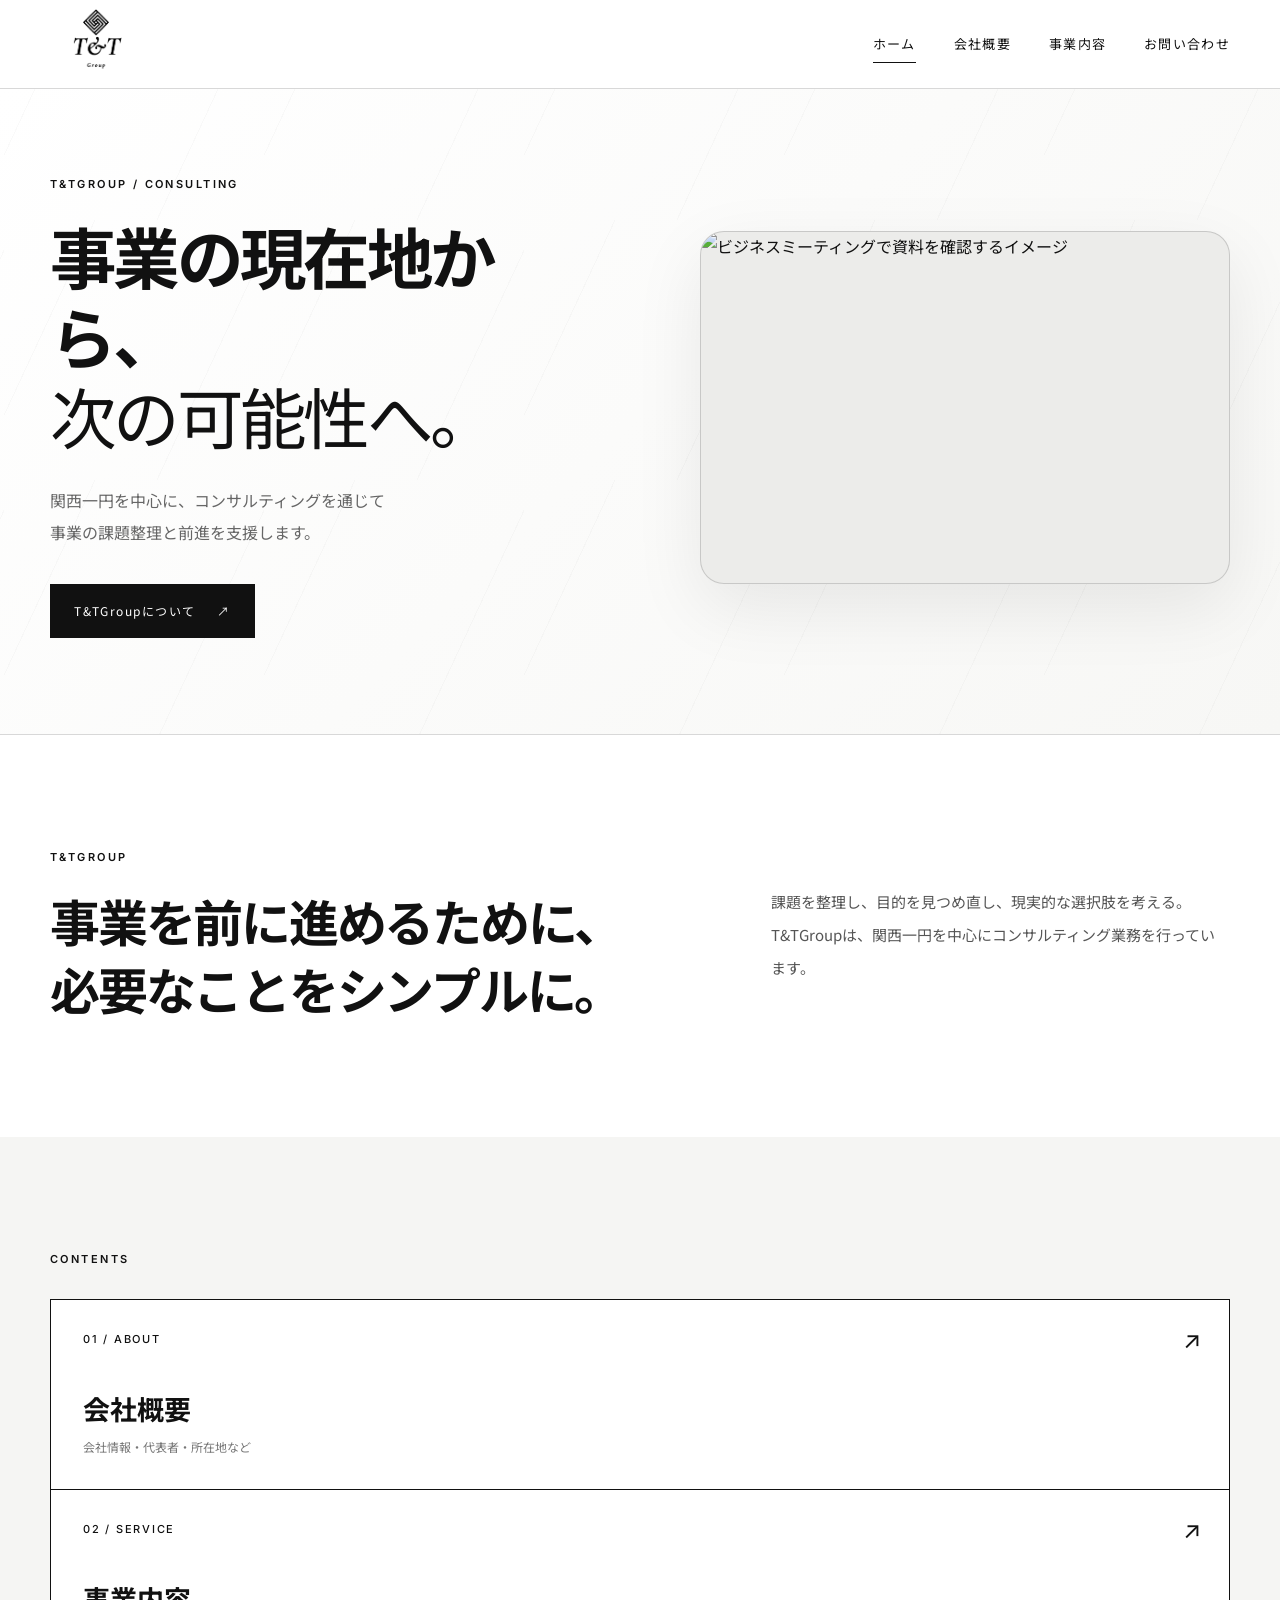
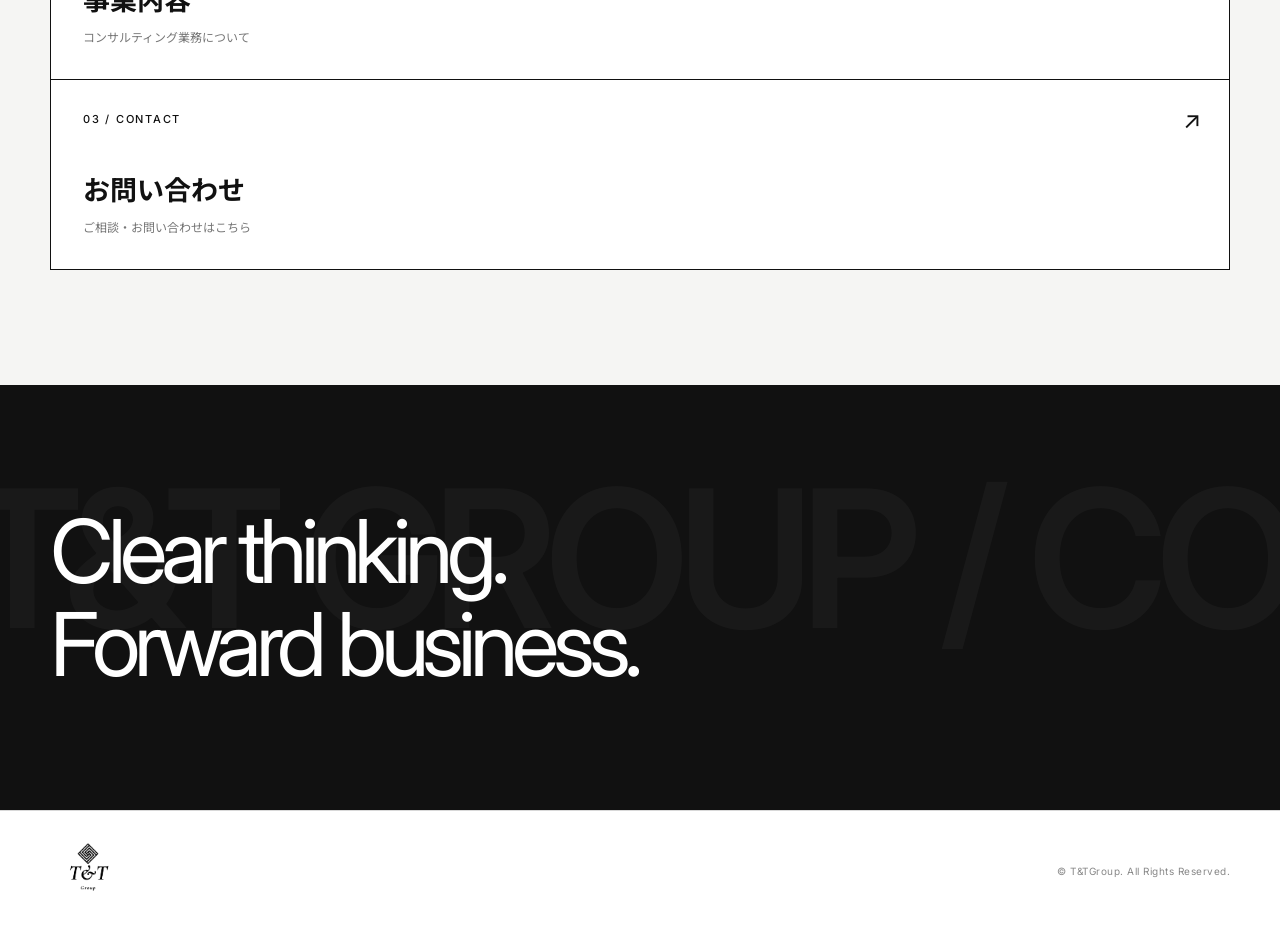
==== index.html @ 223aa3df "トップ写真を高解像度フリー素材へ差し替え" ====
<!doctype html>
<html lang="ja">
<head>
  <meta charset="utf-8">
  <meta name="viewport" content="width=device-width, initial-scale=1">
  <meta name="description" content="T&TGroup｜関西一円のコンサルティング">
  <title>T&TGroup | Consulting</title>
  <link rel="preconnect" href="https://fonts.googleapis.com">
  <link rel="preconnect" href="https://fonts.gstatic.com" crossorigin>
  <link rel="preconnect" href="https://images.pexels.com">
  <link href="https://fonts.googleapis.com/css2?family=Inter:wght@400;500;600&family=Noto+Sans+JP:wght@400;500;700&display=swap" rel="stylesheet">
  <link rel="stylesheet" href="css/style.css">
  <link rel="stylesheet" href="css/home.css">
  <link rel="stylesheet" href="css/animations.css">
</head>
<body>
<header class="site-header"><div class="container header-inner"><a class="logo-link" href="index.html"><img src="assets/logo.png" alt="T&TGroup"></a><button class="menu-button" type="button" aria-expanded="false" aria-controls="site-nav">MENU</button><nav id="site-nav" class="site-nav"><a href="index.html" aria-current="page">ホーム</a><a href="about.html">会社概要</a><a href="service.html">事業内容</a><a href="contact.html">お問い合わせ</a></nav></div></header>
<main>
<section class="hero">
  <div class="container hero-grid">
    <div class="hero-copy-block">
      <p class="kicker">T&amp;TGROUP / CONSULTING</p>
      <h1>事業の現在地から、<br><span>次の可能性へ。</span></h1>
      <p class="hero-copy">関西一円を中心に、コンサルティングを通じて<br>事業の課題整理と前進を支援します。</p>
      <a class="button button-dark" href="about.html">T&amp;TGroupについて <span>↗</span></a>
    </div>
    <figure class="hero-media media-frame"><img src="https://images.pexels.com/photos/7433857/pexels-photo-7433857.jpeg?auto=compress&amp;cs=tinysrgb&amp;w=1600" alt="ビジネスミーティングで資料を確認するイメージ" decoding="async"></figure>
  </div>
</section>
<section class="home-intro section"><div class="container home-intro-grid"><div><p class="section-index">T&amp;TGROUP</p><h2>事業を前に進めるために、<br>必要なことをシンプルに。</h2></div><p>課題を整理し、目的を見つめ直し、現実的な選択肢を考える。T&amp;TGroupは、関西一円を中心にコンサルティング業務を行っています。</p></div></section>
<section class="home-links section section-light"><div class="container"><p class="section-index">CONTENTS</p><div class="link-grid"><a class="feature-link" href="about.html"><span>01 / ABOUT</span><strong>会社概要</strong><small>会社情報・代表者・所在地など</small><b>↗</b></a><a class="feature-link" href="service.html"><span>02 / SERVICE</span><strong>事業内容</strong><small>コンサルティング業務について</small><b>↗</b></a><a class="feature-link" href="contact.html"><span>03 / CONTACT</span><strong>お問い合わせ</strong><small>ご相談・お問い合わせはこちら</small><b>↗</b></a></div></div></section>
<section class="statement"><div class="container"><p>Clear thinking.<br><em>Forward business.</em></p></div></section>
</main>
<footer class="site-footer"><div class="container footer-inner"><img src="assets/logo.png" alt="T&TGroup"><p>© T&amp;TGroup. All Rights Reserved.</p></div></footer>
<script src="js/main.js"></script>
</body>
</html>
---- css/style.css ----
:root{--ink:#111;--muted:#666;--line:#d8d8d8;--paper:#fff;--soft:#f5f5f3;--max:1180px}*{box-sizing:border-box}html{scroll-behavior:smooth}body{margin:0;background:var(--paper);color:var(--ink);font-family:"Noto Sans JP",sans-serif;line-height:1.8}a{color:inherit;text-decoration:none}.container{width:min(calc(100% - 48px),var(--max));margin:auto}.site-header{position:sticky;top:0;z-index:20;background:#fff;border-bottom:1px solid var(--line)}.header-inner{min-height:88px;display:flex;align-items:center;justify-content:space-between}.logo-link{display:flex;align-items:center}.logo-link img{width:92px;height:70px;object-fit:contain}.site-nav{display:flex;gap:38px;font-size:13px;letter-spacing:.1em}.site-nav a{position:relative}.site-nav a:after{content:"";position:absolute;left:0;bottom:-7px;width:0;height:1px;background:#111;transition:.25s}.site-nav a:hover:after,.site-nav a[aria-current=page]:after{width:100%}.menu-button{display:none;border:0;background:transparent;font:500 12px Inter,sans-serif;letter-spacing:.14em}.hero{min-height:610px;display:flex;align-items:center;border-bottom:1px solid var(--line);background:#fff}.hero-inner{padding:90px 0 100px}.kicker,.section-index{font:600 11px/1.4 Inter,sans-serif;letter-spacing:.22em}.kicker{margin:0 0 24px}.hero h1{max-width:900px;font-size:clamp(44px,6vw,76px);line-height:1.2;letter-spacing:-.055em;margin:0 0 28px}.hero h1 span{font-weight:400}.hero-copy{color:var(--muted);font-size:16px;line-height:2;margin:0 0 36px}.button{display:inline-flex;gap:22px;align-items:center;justify-content:center;min-width:205px;padding:15px 22px;border:1px solid #111;font-size:12px;letter-spacing:.12em;transition:.25s}.button-dark{background:#111;color:#fff}.button-dark:hover{background:#fff;color:#111}.section{padding:115px 0}.home-intro{background:#fff}.home-intro-grid{display:grid;grid-template-columns:1fr .75fr;gap:110px;align-items:start}.section-index{margin:0 0 22px}.home-intro h2{font-size:clamp(32px,4vw,50px);line-height:1.35;letter-spacing:-.045em;margin:0}.home-intro-grid>p{color:#555;font-size:15px;line-height:2.2;margin:35px 0 0}.section-light{background:var(--soft)}.home-links .section-index{margin-bottom:32px}.link-grid{display:grid;grid-template-columns:repeat(3,1fr);border-top:1px solid #111;border-left:1px solid #111}.feature-link{position:relative;min-height:260px;padding:32px;border-right:1px solid #111;border-bottom:1px solid #111;background:#fff;display:flex;flex-direction:column;transition:.25s}.feature-link:hover{background:#111;color:#fff}.feature-link span{font:500 11px Inter,sans-serif;letter-spacing:.16em}.feature-link strong{font-size:27px;line-height:1.4;margin-top:auto}.feature-link small{font-size:12px;color:#777;margin-top:8px}.feature-link:hover small{color:#ccc}.feature-link b{position:absolute;right:28px;top:28px;font:400 24px/1 Inter,sans-serif}.statement{padding:120px 0;background:#111;color:#fff}.statement p{margin:0;font:400 clamp(43px,7vw,88px)/1.05 Inter,sans-serif;letter-spacing:-.07em}.statement em{font-style:normal}.two-column{display:grid;grid-template-columns:.8fr 1.2fr;gap:100px}.section-intro h2,.service-head h2{font-size:clamp(34px,4vw,52px);line-height:1.25;letter-spacing:-.045em;margin:0 0 28px}.section-intro>p:last-child{max-width:490px;color:var(--muted);font-size:15px}.company-data{border-top:1px solid #111}.data-row{display:grid;grid-template-columns:150px 1fr;gap:24px;padding:19px 0;border-bottom:1px solid var(--line);font-size:14px}.data-row span{color:var(--muted)}.data-row strong{font-weight:500}.service-head{display:flex;align-items:end;justify-content:space-between;gap:40px;margin-bottom:55px}.service-head p{color:var(--muted);margin:0;font-size:14px}.service-item{display:grid;grid-template-columns:100px 1fr 40px;gap:40px;padding:55px 0;border-top:1px solid #111;border-bottom:1px solid #111}.service-number{font:500 12px Inter,sans-serif;letter-spacing:.16em}.service-item h3{font-size:27px;line-height:1.4;margin:0 0 15px}.service-item p{max-width:760px;color:var(--muted);margin:0;font-size:14px}.service-arrow{font:400 28px/1 Inter,sans-serif;text-align:right}.contact-section{padding-bottom:150px}.contact-form{display:flex;flex-direction:column;gap:25px}.contact-form label{font-size:12px;letter-spacing:.05em}.contact-form input,.contact-form textarea{display:block;width:100%;margin-top:8px;border:0;border-bottom:1px solid #999;padding:11px 0;background:transparent;outline:none;font:inherit;resize:vertical}.contact-form input:focus,.contact-form textarea:focus{border-bottom-color:#111}.contact-form .button{align-self:flex-start}.form-note{font-size:10px!important;color:#888!important;margin:0!important}.site-footer{border-top:1px solid var(--line);padding:32px 0}.footer-inner{display:flex;align-items:center;justify-content:space-between}.footer-inner img{width:76px;height:56px;object-fit:contain}.footer-inner p{margin:0;color:#888;font:10px Inter,sans-serif;letter-spacing:.05em}@media(max-width:760px){.container{width:min(calc(100% - 32px),var(--max))}.header-inner{min-height:72px}.logo-link img{width:72px;height:54px}.menu-button{display:block}.site-nav{display:none;position:absolute;top:72px;left:0;right:0;background:#fff;padding:18px 16px;border-bottom:1px solid var(--line);flex-direction:column;gap:16px}.site-nav.open{display:flex}.hero{min-height:570px}.hero-inner{padding:70px 0 80px}.hero h1{font-size:43px}.hero-copy{font-size:14px}.section{padding:80px 0}.home-intro-grid{grid-template-columns:1fr;gap:35px}.home-intro-grid>p{margin:0}.link-grid{grid-template-columns:1fr}.feature-link{min-height:190px}.two-column{grid-template-columns:1fr;gap:55px}.service-head{display:block;margin-bottom:40px}.service-head p{margin-top:20px}.service-item{grid-template-columns:1fr;gap:12px;padding:38px 0}.service-arrow{display:none}.data-row{grid-template-columns:112px 1fr;gap:14px}.statement{padding:90px 0}.footer-inner{display:block}.footer-inner p{margin-top:14px}}
---- css/home.css ----
.home-links .link-grid{grid-template-columns:1fr;}
.home-links .feature-link{min-height:190px;}

.hero-grid{
  display:grid;
  grid-template-columns:minmax(0,1fr) minmax(0,1fr);
  gap:64px;
  align-items:center;
}

.hero-copy-block{max-width:560px;}
.hero-copy-block .button{position:relative;overflow:hidden;}
.hero-media,.media-frame,.about-media,.service-visual{margin:0;}

.media-frame{
  position:relative;
  overflow:hidden;
  border-radius:24px;
  background:#ececeb;
  border:1px solid rgba(17,17,17,.08);
  box-shadow:0 28px 60px rgba(17,17,17,.10);
}

.hero-media{aspect-ratio:3/2;min-height:0;}
.hero-media img,.about-media img,.service-visual img{
  display:block;
  width:100%;
  height:100%;
  object-fit:cover;
  filter:none!important;
  image-rendering:auto;
  backface-visibility:hidden;
  -webkit-font-smoothing:antialiased;
}

@media(max-width:760px){
  .hero-grid{grid-template-columns:1fr;gap:28px;}
  .hero-copy-block{max-width:none;}
  .hero-media{aspect-ratio:3/2;min-height:0;}
}
---- css/animations.css ----
/* T&TGroup visual enhancement / continuous motion */
.hero{position:relative;overflow:hidden;background:linear-gradient(135deg,#fff 0%,#f7f7f5 100%)}
.hero::before{content:"";position:absolute;inset:-20%;pointer-events:none;opacity:.55;background:repeating-linear-gradient(115deg,transparent 0 82px,rgba(17,17,17,.045) 82px 83px,transparent 83px 166px);background-size:260px 260px;animation:backgroundDrift 26s linear infinite}
.hero-grid{position:relative;z-index:1;display:grid;grid-template-columns:minmax(0,1.05fr) minmax(360px,.95fr);gap:64px;align-items:center;padding:88px 0 96px}
.hero-copy-block{min-width:0}.hero-grid h1{max-width:720px;font-size:clamp(42px,5.2vw,70px)}
.media-frame{position:relative;margin:0;overflow:hidden;border:1px solid rgba(17,17,17,.16);background:#ececea;box-shadow:0 24px 70px rgba(0,0,0,.08)}
.media-frame img{display:block;width:100%;height:100%;object-fit:cover;filter:none!important;image-rendering:auto;transform:none!important;animation:none!important}
.media-frame::after{content:"";position:absolute;inset:0;pointer-events:none;background:linear-gradient(115deg,transparent 0 43%,rgba(255,255,255,.12) 49%,transparent 55%);transform:translateX(-125%);animation:mediaSheen 12s ease-in-out infinite}
.hero-media{width:100%;max-width:640px;justify-self:end;aspect-ratio:3/2;min-height:0}
.feature-link b{animation:arrowDrift 3.8s ease-in-out infinite}
.statement{position:relative;overflow:hidden}
.statement::before{content:"T&T GROUP / CONSULTING";position:absolute;left:-3%;top:18%;white-space:nowrap;color:rgba(255,255,255,.035);font:600 clamp(90px,15vw,220px)/1 Inter,sans-serif;letter-spacing:-.06em;animation:textDrift 20s ease-in-out infinite alternate;pointer-events:none}
.statement .container{position:relative;z-index:1}
.page-hero{position:relative;overflow:hidden}
.page-hero::after{content:"";position:absolute;left:-35%;bottom:0;width:40%;height:1px;background:linear-gradient(90deg,transparent,#111,transparent);opacity:.5;animation:lineFlow 8s linear infinite}
.about-intro-grid{display:grid;grid-template-columns:1fr 1fr;gap:72px;align-items:center}
.about-media{width:100%;max-width:640px;justify-self:end;aspect-ratio:4/3;min-height:0}
.about-company-data{margin-top:76px}
.service-visual{width:100%;max-width:800px;aspect-ratio:4/3;margin:0 auto 72px;min-height:0}
.image-float{animation:frameBreath 8s ease-in-out infinite}
.service-point>span{position:relative;display:inline-block;width:max-content;padding-bottom:12px}
.service-point>span::after{content:"";position:absolute;left:0;bottom:0;width:54px;height:1px;background:linear-gradient(90deg,#111 0 35%,#bbb 35% 100%);background-size:180% 100%;animation:lineFlowShort 6s linear infinite}
.contact-section{position:relative;overflow:hidden}
.contact-section::before{content:"";position:absolute;inset:-30%;pointer-events:none;background:radial-gradient(circle at 25% 30%,rgba(17,17,17,.035),transparent 24%),radial-gradient(circle at 75% 60%,rgba(17,17,17,.025),transparent 28%);animation:contactDrift 18s ease-in-out infinite alternate}
.contact-section>.container{position:relative;z-index:1}
.button-dark{animation:subtlePulse 4.6s ease-in-out infinite}
@keyframes mediaSheen{0%,72%{transform:translateX(-125%)}100%{transform:translateX(125%)}}
@keyframes frameBreath{0%,100%{box-shadow:0 18px 50px rgba(0,0,0,.06)}50%{box-shadow:0 24px 64px rgba(0,0,0,.10)}}
@keyframes arrowDrift{0%,100%{transform:translateX(0)}50%{transform:translateX(5px)}}
@keyframes backgroundDrift{from{background-position:0 0}to{background-position:260px 0}}
@keyframes textDrift{from{transform:translateX(-10px)}to{transform:translateX(10px)}}
@keyframes lineFlow{0%{transform:translateX(0)}100%{transform:translateX(340%)}}
@keyframes lineFlowShort{from{background-position:100% 0}to{background-position:-80% 0}}
@keyframes contactDrift{from{transform:translate3d(-1%,0,0) scale(1)}to{transform:translate3d(1.5%,-1%,0) scale(1.03)}}
@keyframes subtlePulse{0%,100%{transform:scale(1)}50%{transform:scale(1.015)}}
@media(max-width:760px){.hero{min-height:auto}.hero-grid{grid-template-columns:1fr;gap:38px;padding:64px 0 72px}.hero-grid h1{font-size:42px}.hero-media{max-width:none;justify-self:stretch;aspect-ratio:3/2}.about-intro-grid{grid-template-columns:1fr;gap:38px}.about-media{max-width:none;justify-self:stretch}.about-company-data{margin-top:54px}.service-visual{max-width:none;aspect-ratio:4/3;margin-bottom:50px}.statement::before{top:30%;font-size:110px}}
@media(prefers-reduced-motion:reduce){*,*::before,*::after{animation-duration:.01ms!important;animation-iteration-count:1!important;transition-duration:.01ms!important;scroll-behavior:auto!important}}
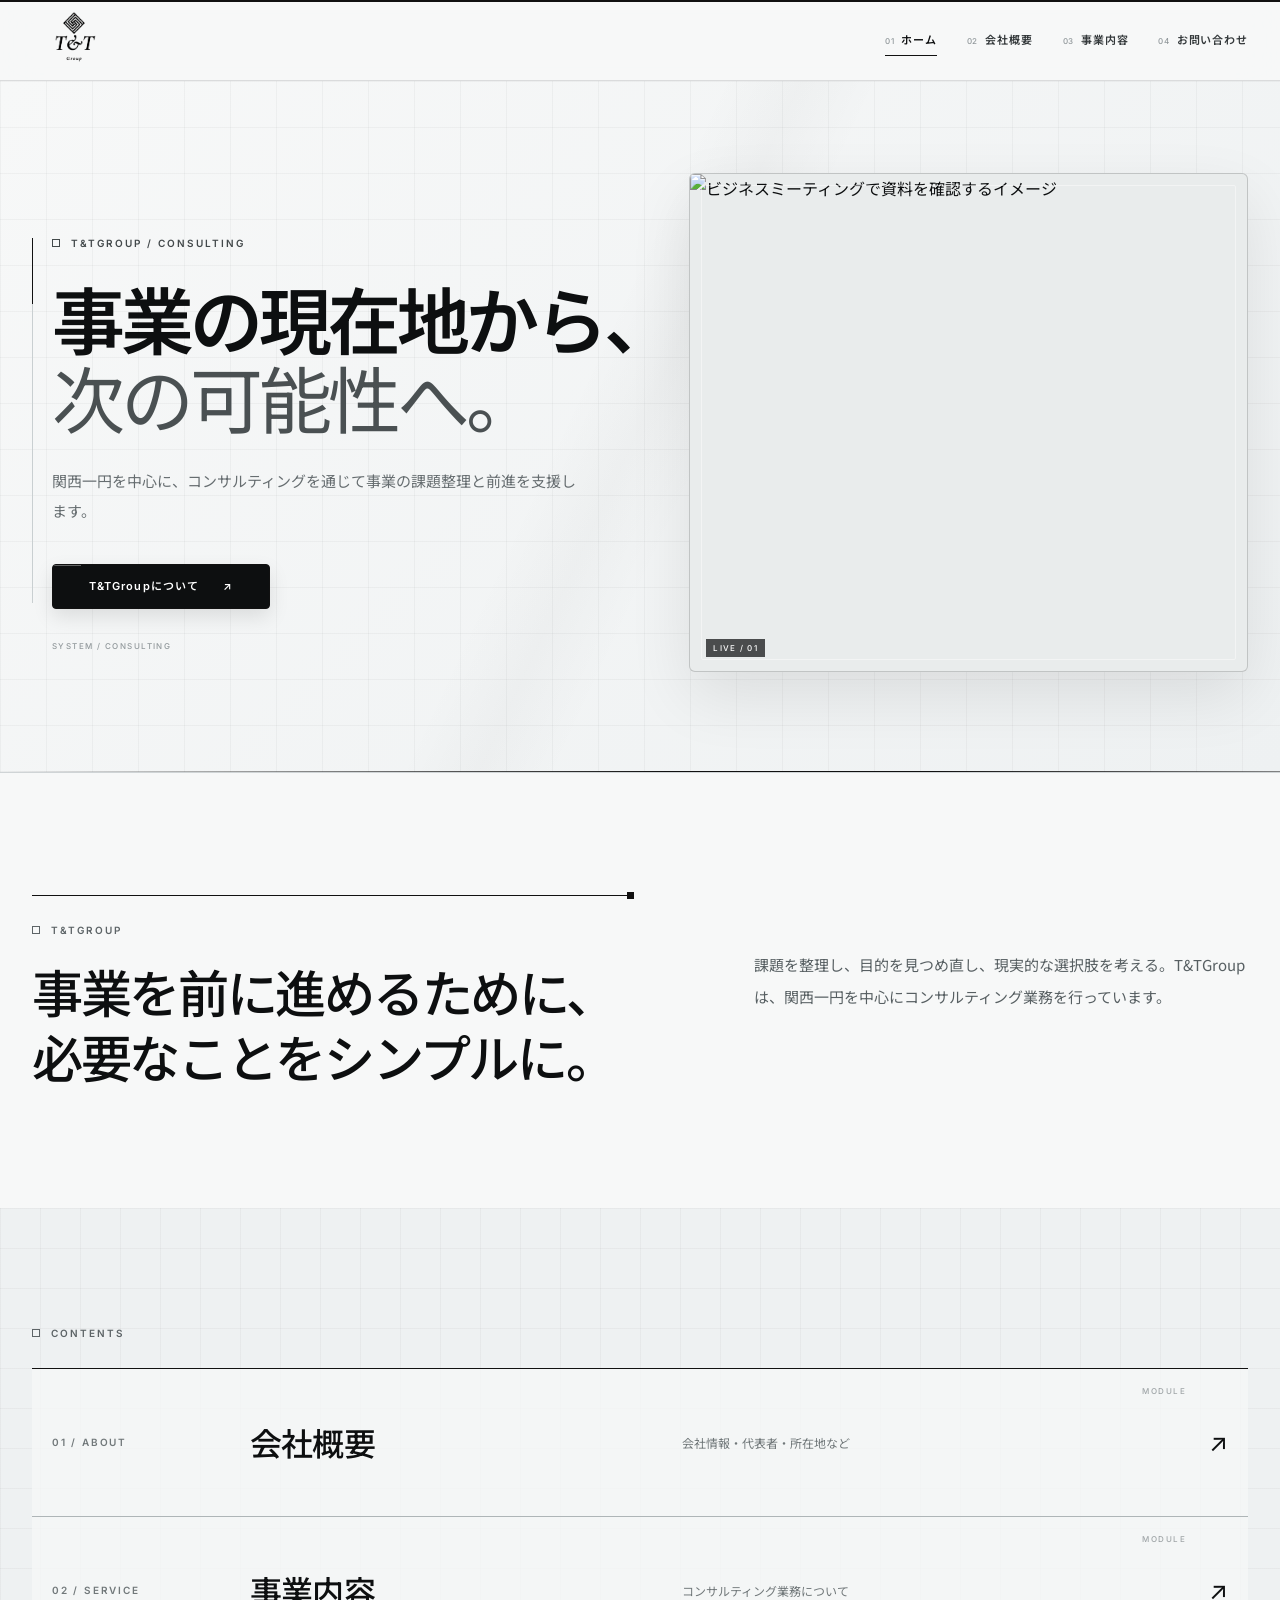
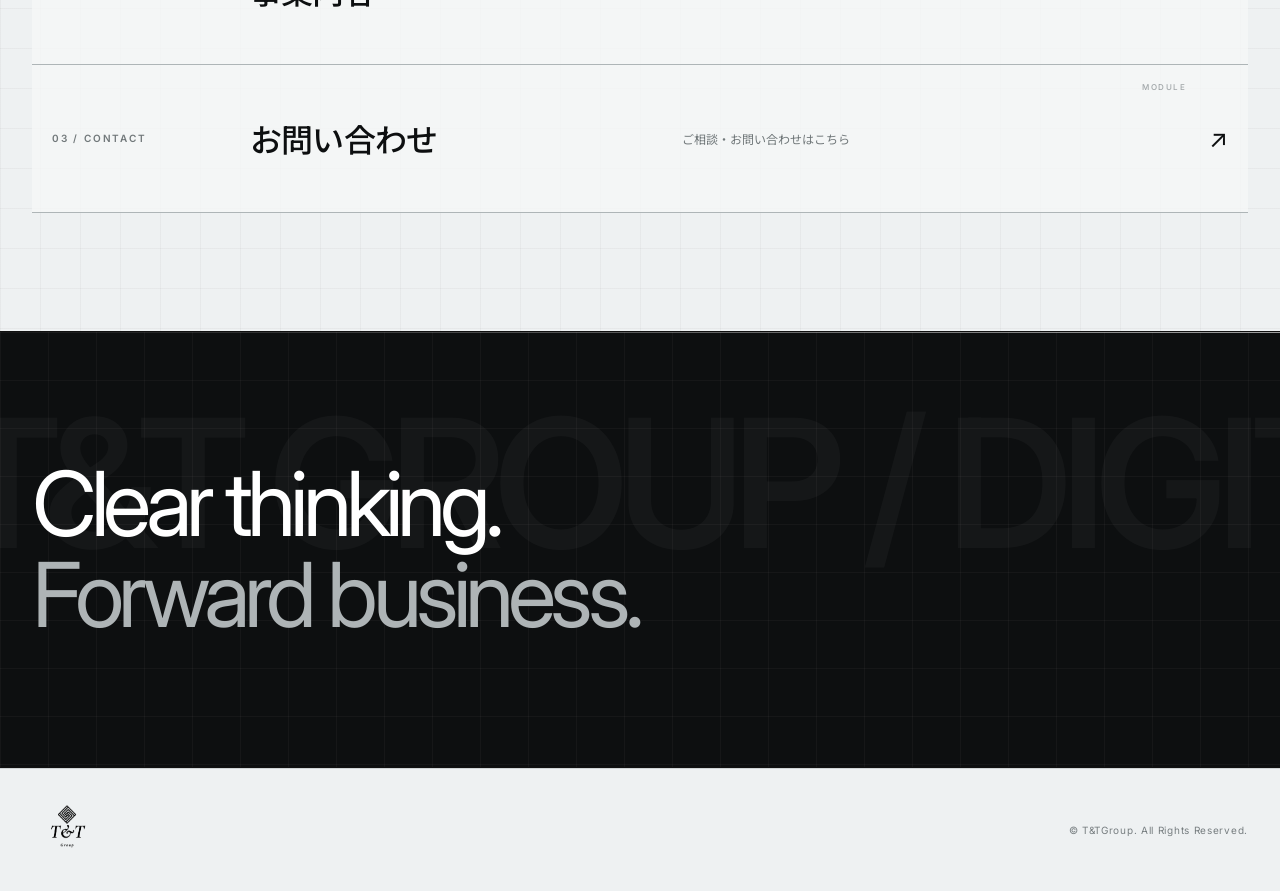
==== commit be54c991: "TOPの日本語改行を自然な句単位に調整" ====
--- a/index.html
+++ b/index.html
@@ -20,14 +20,14 @@
   <div class="container hero-grid">
     <div class="hero-copy-block">
       <p class="kicker">T&amp;TGROUP / CONSULTING</p>
-      <h1>事業の現在地から、<br><span>次の可能性へ。</span></h1>
-      <p class="hero-copy">関西一円を中心に、コンサルティングを通じて<br>事業の課題整理と前進を支援します。</p>
+      <h1><span class="jp-line">事業の現在地から、</span><span class="jp-line hero-emphasis">次の可能性へ。</span></h1>
+      <p class="hero-copy">関西一円を中心に、コンサルティングを通じて事業の課題整理と前進を支援します。</p>
       <a class="button button-dark" href="about.html">T&amp;TGroupについて <span>↗</span></a>
     </div>
     <figure class="hero-media media-frame"><img src="https://images.pexels.com/photos/7433857/pexels-photo-7433857.jpeg?auto=compress&amp;cs=tinysrgb&amp;w=1600" alt="ビジネスミーティングで資料を確認するイメージ" decoding="async"></figure>
   </div>
 </section>
-<section class="home-intro section"><div class="container home-intro-grid"><div><p class="section-index">T&amp;TGROUP</p><h2>事業を前に進めるために、<br>必要なことをシンプルに。</h2></div><p>課題を整理し、目的を見つめ直し、現実的な選択肢を考える。T&amp;TGroupは、関西一円を中心にコンサルティング業務を行っています。</p></div></section>
+<section class="home-intro section"><div class="container home-intro-grid"><div><p class="section-index">T&amp;TGROUP</p><h2><span class="jp-line">事業を前に進めるために、</span><span class="jp-line">必要なことをシンプルに。</span></h2></div><p>課題を整理し、目的を見つめ直し、現実的な選択肢を考える。T&amp;TGroupは、関西一円を中心にコンサルティング業務を行っています。</p></div></section>
 <section class="home-links section section-light"><div class="container"><p class="section-index">CONTENTS</p><div class="link-grid"><a class="feature-link" href="about.html"><span>01 / ABOUT</span><strong>会社概要</strong><small>会社情報・代表者・所在地など</small><b>↗</b></a><a class="feature-link" href="service.html"><span>02 / SERVICE</span><strong>事業内容</strong><small>コンサルティング業務について</small><b>↗</b></a><a class="feature-link" href="contact.html"><span>03 / CONTACT</span><strong>お問い合わせ</strong><small>ご相談・お問い合わせはこちら</small><b>↗</b></a></div></div></section>
 <section class="statement"><div class="container"><p>Clear thinking.<br><em>Forward business.</em></p></div></section>
 </main>
--- a/css/style.css
+++ b/css/style.css
@@ -1 +1,230 @@
-:root{--ink:#111;--muted:#666;--line:#d8d8d8;--paper:#fff;--soft:#f5f5f3;--max:1180px}*{box-sizing:border-box}html{scroll-behavior:smooth}body{margin:0;background:var(--paper);color:var(--ink);font-family:"Noto Sans JP",sans-serif;line-height:1.8}a{color:inherit;text-decoration:none}.container{width:min(calc(100% - 48px),var(--max));margin:auto}.site-header{position:sticky;top:0;z-index:20;background:#fff;border-bottom:1px solid var(--line)}.header-inner{min-height:88px;display:flex;align-items:center;justify-content:space-between}.logo-link{display:flex;align-items:center}.logo-link img{width:92px;height:70px;object-fit:contain}.site-nav{display:flex;gap:38px;font-size:13px;letter-spacing:.1em}.site-nav a{position:relative}.site-nav a:after{content:"";position:absolute;left:0;bottom:-7px;width:0;height:1px;background:#111;transition:.25s}.site-nav a:hover:after,.site-nav a[aria-current=page]:after{width:100%}.menu-button{display:none;border:0;background:transparent;font:500 12px Inter,sans-serif;letter-spacing:.14em}.hero{min-height:610px;display:flex;align-items:center;border-bottom:1px solid var(--line);background:#fff}.hero-inner{padding:90px 0 100px}.kicker,.section-index{font:600 11px/1.4 Inter,sans-serif;letter-spacing:.22em}.kicker{margin:0 0 24px}.hero h1{max-width:900px;font-size:clamp(44px,6vw,76px);line-height:1.2;letter-spacing:-.055em;margin:0 0 28px}.hero h1 span{font-weight:400}.hero-copy{color:var(--muted);font-size:16px;line-height:2;margin:0 0 36px}.button{display:inline-flex;gap:22px;align-items:center;justify-content:center;min-width:205px;padding:15px 22px;border:1px solid #111;font-size:12px;letter-spacing:.12em;transition:.25s}.button-dark{background:#111;color:#fff}.button-dark:hover{background:#fff;color:#111}.section{padding:115px 0}.home-intro{background:#fff}.home-intro-grid{display:grid;grid-template-columns:1fr .75fr;gap:110px;align-items:start}.section-index{margin:0 0 22px}.home-intro h2{font-size:clamp(32px,4vw,50px);line-height:1.35;letter-spacing:-.045em;margin:0}.home-intro-grid>p{color:#555;font-size:15px;line-height:2.2;margin:35px 0 0}.section-light{background:var(--soft)}.home-links .section-index{margin-bottom:32px}.link-grid{display:grid;grid-template-columns:repeat(3,1fr);border-top:1px solid #111;border-left:1px solid #111}.feature-link{position:relative;min-height:260px;padding:32px;border-right:1px solid #111;border-bottom:1px solid #111;background:#fff;display:flex;flex-direction:column;transition:.25s}.feature-link:hover{background:#111;color:#fff}.feature-link span{font:500 11px Inter,sans-serif;letter-spacing:.16em}.feature-link strong{font-size:27px;line-height:1.4;margin-top:auto}.feature-link small{font-size:12px;color:#777;margin-top:8px}.feature-link:hover small{color:#ccc}.feature-link b{position:absolute;right:28px;top:28px;font:400 24px/1 Inter,sans-serif}.statement{padding:120px 0;background:#111;color:#fff}.statement p{margin:0;font:400 clamp(43px,7vw,88px)/1.05 Inter,sans-serif;letter-spacing:-.07em}.statement em{font-style:normal}.two-column{display:grid;grid-template-columns:.8fr 1.2fr;gap:100px}.section-intro h2,.service-head h2{font-size:clamp(34px,4vw,52px);line-height:1.25;letter-spacing:-.045em;margin:0 0 28px}.section-intro>p:last-child{max-width:490px;color:var(--muted);font-size:15px}.company-data{border-top:1px solid #111}.data-row{display:grid;grid-template-columns:150px 1fr;gap:24px;padding:19px 0;border-bottom:1px solid var(--line);font-size:14px}.data-row span{color:var(--muted)}.data-row strong{font-weight:500}.service-head{display:flex;align-items:end;justify-content:space-between;gap:40px;margin-bottom:55px}.service-head p{color:var(--muted);margin:0;font-size:14px}.service-item{display:grid;grid-template-columns:100px 1fr 40px;gap:40px;padding:55px 0;border-top:1px solid #111;border-bottom:1px solid #111}.service-number{font:500 12px Inter,sans-serif;letter-spacing:.16em}.service-item h3{font-size:27px;line-height:1.4;margin:0 0 15px}.service-item p{max-width:760px;color:var(--muted);margin:0;font-size:14px}.service-arrow{font:400 28px/1 Inter,sans-serif;text-align:right}.contact-section{padding-bottom:150px}.contact-form{display:flex;flex-direction:column;gap:25px}.contact-form label{font-size:12px;letter-spacing:.05em}.contact-form input,.contact-form textarea{display:block;width:100%;margin-top:8px;border:0;border-bottom:1px solid #999;padding:11px 0;background:transparent;outline:none;font:inherit;resize:vertical}.contact-form input:focus,.contact-form textarea:focus{border-bottom-color:#111}.contact-form .button{align-self:flex-start}.form-note{font-size:10px!important;color:#888!important;margin:0!important}.site-footer{border-top:1px solid var(--line);padding:32px 0}.footer-inner{display:flex;align-items:center;justify-content:space-between}.footer-inner img{width:76px;height:56px;object-fit:contain}.footer-inner p{margin:0;color:#888;font:10px Inter,sans-serif;letter-spacing:.05em}@media(max-width:760px){.container{width:min(calc(100% - 32px),var(--max))}.header-inner{min-height:72px}.logo-link img{width:72px;height:54px}.menu-button{display:block}.site-nav{display:none;position:absolute;top:72px;left:0;right:0;background:#fff;padding:18px 16px;border-bottom:1px solid var(--line);flex-direction:column;gap:16px}.site-nav.open{display:flex}.hero{min-height:570px}.hero-inner{padding:70px 0 80px}.hero h1{font-size:43px}.hero-copy{font-size:14px}.section{padding:80px 0}.home-intro-grid{grid-template-columns:1fr;gap:35px}.home-intro-grid>p{margin:0}.link-grid{grid-template-columns:1fr}.feature-link{min-height:190px}.two-column{grid-template-columns:1fr;gap:55px}.service-head{display:block;margin-bottom:40px}.service-head p{margin-top:20px}.service-item{grid-template-columns:1fr;gap:12px;padding:38px 0}.service-arrow{display:none}.data-row{grid-template-columns:112px 1fr;gap:14px}.statement{padding:90px 0}.footer-inner{display:block}.footer-inner p{margin-top:14px}}+:root{
+  --ink:#0d0f10;
+  --muted:#666d70;
+  --line:#cfd4d6;
+  --line-dark:#8e9699;
+  --paper:#f7f8f8;
+  --surface:#ffffff;
+  --soft:#eef1f2;
+  --panel:#f2f4f4;
+  --max:1240px;
+}
+
+*{box-sizing:border-box}
+html{scroll-behavior:smooth}
+body{
+  margin:0;
+  background:var(--paper);
+  color:var(--ink);
+  font-family:"Noto Sans JP",sans-serif;
+  line-height:1.8;
+  -webkit-font-smoothing:antialiased;
+  text-rendering:optimizeLegibility;
+}
+img{max-width:100%}
+a{color:inherit;text-decoration:none}
+button,input,textarea{font:inherit}
+::selection{background:#111;color:#fff}
+.container{width:min(calc(100% - 64px),var(--max));margin:auto}
+
+/* Japanese responsive typography */
+h1,h2,h3,.hero-copy,.body-copy,.service-lead,.contact-lead p{
+  line-break:strict;
+  word-break:normal;
+  overflow-wrap:normal;
+}
+h1,h2,h3{text-wrap:balance}
+p{text-wrap:pretty}
+.jp-line{display:block;white-space:nowrap}
+.jp-phrase{display:inline-block;white-space:nowrap}
+
+/* Header */
+.site-header{
+  position:sticky;
+  top:0;
+  z-index:20;
+  background:rgba(247,248,248,.90);
+  border-top:2px solid #111;
+  border-bottom:1px solid rgba(13,15,16,.12);
+  backdrop-filter:blur(18px);
+  -webkit-backdrop-filter:blur(18px);
+}
+.header-inner{min-height:78px;display:flex;align-items:center;justify-content:space-between;gap:36px}
+.logo-link{display:flex;align-items:center;flex:0 0 auto}
+.logo-link img{width:84px;height:58px;object-fit:contain}
+.site-nav{display:flex;align-items:center;gap:30px;counter-reset:nav;font:600 11px/1.2 Inter,"Noto Sans JP",sans-serif;letter-spacing:.08em}
+.site-nav a{counter-increment:nav;position:relative;display:grid;grid-template-columns:auto auto;align-items:center;gap:7px;padding:9px 0;color:#34393b;transition:color .25s ease}
+.site-nav a::before{content:"0" counter(nav);font:500 8px/1 Inter,sans-serif;color:#92999c;letter-spacing:.08em}
+.site-nav a::after{content:"";position:absolute;left:0;right:0;bottom:1px;height:1px;background:#111;transform:scaleX(0);transform-origin:right;transition:transform .28s ease}
+.site-nav a:hover,.site-nav a[aria-current=page]{color:#0d0f10}
+.site-nav a:hover::after,.site-nav a[aria-current=page]::after{transform:scaleX(1);transform-origin:left}
+.menu-button{display:none;border:0;background:transparent;padding:10px 0;font:600 11px Inter,sans-serif;letter-spacing:.16em;color:#111}
+
+/* Shared labels */
+.kicker,.section-index,.eyebrow{font:600 10px/1.4 Inter,"Noto Sans JP",sans-serif;letter-spacing:.20em;text-transform:uppercase}
+.kicker,.section-index{display:flex;align-items:center;gap:11px}
+.kicker::before,.section-index::before{content:"";width:6px;height:6px;border:1px solid currentColor;flex:0 0 auto}
+.kicker{margin:0 0 28px;color:#43494b}
+.section-index{margin:0 0 22px;color:#5d6467}
+.eyebrow{color:#737a7d}
+
+/* Hero */
+.hero{min-height:660px;display:flex;align-items:center;border-bottom:1px solid var(--line)}
+.hero h1{margin:0 0 30px;font-size:clamp(50px,5.7vw,78px);line-height:1.08;letter-spacing:-.055em;font-weight:600}
+.hero h1 .hero-emphasis{font-weight:400;color:#4a5052}
+.hero-copy{margin:0 0 38px;max-width:560px;color:var(--muted);font-size:15px;line-height:2}
+
+/* Buttons */
+.button{
+  position:relative;
+  display:inline-flex;
+  align-items:center;
+  justify-content:center;
+  gap:24px;
+  min-width:218px;
+  padding:15px 22px;
+  border:1px solid #111;
+  border-radius:4px;
+  font:600 11px/1.2 Inter,"Noto Sans JP",sans-serif;
+  letter-spacing:.10em;
+  overflow:hidden;
+  transition:color .3s ease,background .3s ease,transform .3s ease,box-shadow .3s ease;
+}
+.button::before{content:"";position:absolute;left:0;top:0;width:28px;height:1px;background:currentColor;opacity:.35}
+.button span{transition:transform .3s ease}
+.button:hover span{transform:translate(3px,-3px)}
+.button-dark{background:#0d0f10;color:#fff;box-shadow:0 8px 20px rgba(0,0,0,.10)}
+.button-dark:hover{background:#fff;color:#111;transform:translateY(-2px);box-shadow:0 12px 26px rgba(0,0,0,.09)}
+
+/* Sections */
+.section{padding:118px 0}
+.section-light{
+  background-color:var(--soft);
+  background-image:linear-gradient(rgba(13,15,16,.035) 1px,transparent 1px),linear-gradient(90deg,rgba(13,15,16,.035) 1px,transparent 1px);
+  background-size:40px 40px;
+}
+.home-intro{background:var(--paper)}
+.home-intro-grid{display:grid;grid-template-columns:1fr .82fr;gap:120px;align-items:start;padding-top:4px}
+.home-intro-grid>div{position:relative;padding-top:27px;border-top:1px solid #111}
+.home-intro-grid>div::after{content:"";position:absolute;top:-4px;right:0;width:7px;height:7px;background:#111}
+.home-intro h2{margin:0;font-size:clamp(34px,4vw,54px);line-height:1.28;letter-spacing:-.045em;font-weight:500}
+.home-intro-grid>p{margin:54px 0 0;color:#575f62;font-size:15px;line-height:2.15}
+
+/* Contents */
+.home-links .section-index{margin-bottom:28px}
+.link-grid{border-top:1px solid #111}
+.feature-link{
+  position:relative;
+  display:grid;
+  grid-template-columns:170px minmax(220px,.85fr) 1fr 42px;
+  gap:28px;
+  align-items:center;
+  min-height:148px;
+  padding:26px 20px;
+  border-bottom:1px solid #aeb5b7;
+  background:rgba(247,248,248,.78);
+  transition:background .32s ease,color .32s ease,padding .32s ease;
+}
+.feature-link::before{content:"";position:absolute;left:0;top:0;bottom:0;width:2px;background:#111;transform:scaleY(0);transform-origin:bottom;transition:transform .32s ease}
+.feature-link::after{content:"MODULE";position:absolute;right:62px;top:17px;font:500 8px Inter,sans-serif;letter-spacing:.18em;color:#a0a6a8}
+.feature-link span{font:600 10px Inter,sans-serif;letter-spacing:.18em;color:#71787a;transition:color .32s ease}
+.feature-link strong{font-size:clamp(24px,2.5vw,34px);line-height:1.3;font-weight:500;letter-spacing:-.025em;transition:transform .32s ease}
+.feature-link small{font-size:12px;color:#707779;line-height:1.8;transition:color .32s ease}
+.feature-link b{justify-self:end;font:400 25px/1 Inter,sans-serif}
+.feature-link:hover{background:#0d0f10;color:#fff;padding-left:30px}
+.feature-link:hover::before{transform:scaleY(1)}
+.feature-link:hover::after{color:#62686a}
+.feature-link:hover span,.feature-link:hover small{color:#c3c7c8}
+.feature-link:hover strong{transform:translateX(5px)}
+
+/* Statement */
+.statement{
+  position:relative;
+  padding:126px 0;
+  background:#0d0f10;
+  color:#fff;
+  border-top:1px solid #111;
+  border-bottom:1px solid #111;
+  background-image:linear-gradient(rgba(255,255,255,.035) 1px,transparent 1px),linear-gradient(90deg,rgba(255,255,255,.035) 1px,transparent 1px);
+  background-size:48px 48px;
+}
+.statement p{margin:0;font:400 clamp(48px,7vw,92px)/1.02 Inter,sans-serif;letter-spacing:-.065em}
+.statement em{font-style:normal;color:#aeb4b6}
+
+/* Shared lower-page content */
+.two-column{display:grid;grid-template-columns:.8fr 1.2fr;gap:100px}
+.section-intro h2,.service-head h2{margin:0 0 26px;font-size:clamp(36px,4vw,54px);line-height:1.22;letter-spacing:-.045em;font-weight:500}
+.section-intro>p:last-child{max-width:500px;color:var(--muted);font-size:15px;line-height:2}
+
+.company-data{border-top:1px solid #111}
+.data-row{display:grid;grid-template-columns:170px 1fr;gap:30px;padding:22px 8px;border-bottom:1px solid var(--line);font-size:14px;transition:background .25s ease,padding .25s ease}
+.data-row:hover{padding-left:16px;padding-right:16px;background:rgba(13,15,16,.035)}
+.data-row span{color:var(--muted);font-size:12px;letter-spacing:.05em}
+.data-row strong{font-weight:500}
+
+.service-head{display:flex;align-items:end;justify-content:space-between;gap:40px;margin-bottom:55px}
+.service-head p{color:var(--muted);margin:0;font-size:14px}
+.service-item{display:grid;grid-template-columns:100px 1fr 40px;gap:40px;padding:55px 0;border-top:1px solid #111;border-bottom:1px solid #111}
+.service-number{font:500 12px Inter,sans-serif;letter-spacing:.16em}
+.service-item h3{font-size:27px;line-height:1.4;margin:0 0 15px}
+.service-item p{max-width:760px;color:var(--muted);margin:0;font-size:14px}
+.service-arrow{font:400 28px/1 Inter,sans-serif;text-align:right}
+
+/* Contact base */
+.contact-section{padding-bottom:150px}
+.contact-form{display:flex;flex-direction:column;gap:25px}
+.contact-form label{font-size:12px;letter-spacing:.05em}
+.contact-form input,.contact-form textarea{display:block;width:100%;margin-top:8px;outline:none;font:inherit;resize:vertical}
+.contact-form .button{align-self:flex-start}
+.form-note{font-size:10px!important;color:#83898b!important;margin:0!important}
+
+/* Footer */
+.site-footer{border-top:1px solid var(--line);padding:36px 0;background:#eef1f2}
+.footer-inner{display:flex;align-items:center;justify-content:space-between;gap:32px}
+.footer-inner img{width:70px;height:50px;object-fit:contain}
+.footer-inner p{margin:0;color:#777e80;font:10px Inter,sans-serif;letter-spacing:.07em}
+
+@media(max-width:900px){
+  .site-nav{gap:20px}
+  .feature-link{grid-template-columns:130px 1fr 1fr 34px}
+  .home-intro-grid{gap:70px}
+}
+
+@media(max-width:760px){
+  .container{width:min(calc(100% - 32px),var(--max))}
+  .header-inner{min-height:68px}
+  .logo-link img{width:70px;height:50px}
+  .menu-button{display:block}
+  .site-nav{display:none;position:absolute;top:68px;left:0;right:0;background:rgba(247,248,248,.99);padding:20px 18px 24px;border-bottom:1px solid var(--line);flex-direction:column;align-items:flex-start;gap:10px}
+  .site-nav.open{display:flex}
+  .site-nav a{width:100%;padding:8px 0}
+  .hero{min-height:auto}
+  .hero h1{font-size:clamp(28px,9vw,44px);line-height:1.14;letter-spacing:-.045em}
+  .hero-copy{font-size:14px;line-height:1.95}
+  .section{padding:82px 0}
+  .home-intro-grid{grid-template-columns:1fr;gap:34px}
+  .home-intro h2{font-size:clamp(24px,7.1vw,34px);line-height:1.38}
+  .home-intro-grid>p{margin:0}
+  .feature-link{grid-template-columns:1fr 38px;gap:12px;min-height:166px;padding:24px 4px}
+  .feature-link::after{right:46px;top:13px}
+  .feature-link span{grid-column:1/2}
+  .feature-link strong{grid-column:1/2;font-size:27px}
+  .feature-link small{grid-column:1/2}
+  .feature-link b{grid-column:2/3;grid-row:1/4;align-self:center}
+  .feature-link:hover{padding-left:12px}
+  .two-column{grid-template-columns:1fr;gap:55px}
+  .data-row{grid-template-columns:112px 1fr;gap:16px;padding:18px 0}
+  .statement{padding:90px 0}
+  .service-head{display:block;margin-bottom:40px}
+  .service-head p{margin-top:20px}
+  .service-item{grid-template-columns:1fr;gap:12px;padding:38px 0}
+  .service-arrow{display:none}
+  .footer-inner{display:block}
+  .footer-inner p{margin-top:14px}
+}
+
+@media(max-width:360px){
+  .container{width:min(calc(100% - 24px),var(--max))}
+  .hero h1{font-size:clamp(26px,8.5vw,34px)}
+  .home-intro h2{font-size:clamp(22px,6.8vw,28px)}
+}
--- a/css/home.css
+++ b/css/home.css
@@ -1,27 +1,65 @@
-.home-links .link-grid{grid-template-columns:1fr;}
-.home-links .feature-link{min-height:190px;}
+.home-links .link-grid{grid-template-columns:1fr}
+.home-links .feature-link{min-height:148px}
 
 .hero-grid{
   display:grid;
-  grid-template-columns:minmax(0,1fr) minmax(0,1fr);
-  gap:64px;
+  grid-template-columns:minmax(0,1.02fr) minmax(420px,.98fr);
+  gap:76px;
   align-items:center;
 }
-
-.hero-copy-block{max-width:560px;}
-.hero-copy-block .button{position:relative;overflow:hidden;}
-.hero-media,.media-frame,.about-media,.service-visual{margin:0;}
+.hero-copy-block{position:relative;max-width:620px;padding-left:20px}
+.hero-copy-block::before{
+  content:"";
+  position:absolute;
+  left:0;
+  top:2px;
+  bottom:6px;
+  width:1px;
+  background:linear-gradient(#111 0 18%,#c9cfd1 18% 100%);
+}
+.hero-copy-block::after{
+  content:"SYSTEM / CONSULTING";
+  position:absolute;
+  left:20px;
+  bottom:-42px;
+  font:500 8px Inter,sans-serif;
+  letter-spacing:.18em;
+  color:#92999c;
+}
+.hero-copy-block .button{position:relative;overflow:hidden}
+.hero-media,.media-frame,.about-media,.service-visual{margin:0}
 
 .media-frame{
   position:relative;
   overflow:hidden;
-  border-radius:24px;
-  background:#ececeb;
-  border:1px solid rgba(17,17,17,.08);
-  box-shadow:0 28px 60px rgba(17,17,17,.10);
+  border-radius:6px;
+  background:#e9ecec;
+  border:1px solid rgba(13,15,16,.18);
+  box-shadow:0 24px 64px rgba(0,0,0,.09);
 }
-
-.hero-media{aspect-ratio:3/2;min-height:0;}
+.hero-media{aspect-ratio:1.12/1;min-height:0}
+.hero-media::before{
+  content:"";
+  position:absolute;
+  inset:11px;
+  z-index:2;
+  border:1px solid rgba(255,255,255,.45);
+  border-radius:2px;
+  pointer-events:none;
+}
+.hero-media::after{
+  content:"LIVE / 01";
+  position:absolute;
+  left:16px;
+  bottom:14px;
+  z-index:3;
+  padding:4px 7px;
+  background:rgba(13,15,16,.72);
+  color:#fff;
+  font:500 8px Inter,sans-serif;
+  letter-spacing:.16em;
+  pointer-events:none;
+}
 .hero-media img,.about-media img,.service-visual img{
   display:block;
   width:100%;
@@ -30,11 +68,16 @@
   filter:none!important;
   image-rendering:auto;
   backface-visibility:hidden;
-  -webkit-font-smoothing:antialiased;
+}
+
+@media(max-width:900px){
+  .hero-grid{grid-template-columns:minmax(0,1fr) minmax(330px,.86fr);gap:42px}
 }
 
 @media(max-width:760px){
-  .hero-grid{grid-template-columns:1fr;gap:28px;}
-  .hero-copy-block{max-width:none;}
-  .hero-media{aspect-ratio:3/2;min-height:0;}
-}+  .hero-grid{grid-template-columns:1fr;gap:42px}
+  .hero-copy-block{max-width:none;padding-left:14px}
+  .hero-copy-block::after{left:14px;bottom:-28px}
+  .hero-media{aspect-ratio:4/3;min-height:0}
+  .hero-media::before{inset:8px}
+}
--- a/css/animations.css
+++ b/css/animations.css
@@ -1,37 +1,122 @@
-/* T&TGroup visual enhancement / continuous motion */
-.hero{position:relative;overflow:hidden;background:linear-gradient(135deg,#fff 0%,#f7f7f5 100%)}
-.hero::before{content:"";position:absolute;inset:-20%;pointer-events:none;opacity:.55;background:repeating-linear-gradient(115deg,transparent 0 82px,rgba(17,17,17,.045) 82px 83px,transparent 83px 166px);background-size:260px 260px;animation:backgroundDrift 26s linear infinite}
-.hero-grid{position:relative;z-index:1;display:grid;grid-template-columns:minmax(0,1.05fr) minmax(360px,.95fr);gap:64px;align-items:center;padding:88px 0 96px}
-.hero-copy-block{min-width:0}.hero-grid h1{max-width:720px;font-size:clamp(42px,5.2vw,70px)}
-.media-frame{position:relative;margin:0;overflow:hidden;border:1px solid rgba(17,17,17,.16);background:#ececea;box-shadow:0 24px 70px rgba(0,0,0,.08)}
-.media-frame img{display:block;width:100%;height:100%;object-fit:cover;filter:none!important;image-rendering:auto;transform:none!important;animation:none!important}
-.media-frame::after{content:"";position:absolute;inset:0;pointer-events:none;background:linear-gradient(115deg,transparent 0 43%,rgba(255,255,255,.12) 49%,transparent 55%);transform:translateX(-125%);animation:mediaSheen 12s ease-in-out infinite}
-.hero-media{width:100%;max-width:640px;justify-self:end;aspect-ratio:3/2;min-height:0}
-.feature-link b{animation:arrowDrift 3.8s ease-in-out infinite}
+/* T&TGroup / refined IT-style continuous motion */
+.hero{
+  position:relative;
+  overflow:hidden;
+  background-color:#f7f8f8;
+  background-image:linear-gradient(rgba(13,15,16,.035) 1px,transparent 1px),linear-gradient(90deg,rgba(13,15,16,.035) 1px,transparent 1px),linear-gradient(135deg,#f7f8f8 0%,#eef1f2 100%);
+  background-size:46px 46px,46px 46px,100% 100%;
+}
+.hero::before{
+  content:"";
+  position:absolute;
+  inset:-12%;
+  pointer-events:none;
+  opacity:.42;
+  background:linear-gradient(115deg,transparent 0 46%,rgba(13,15,16,.055) 50%,transparent 54%);
+  animation:techSweep 16s ease-in-out infinite;
+}
+.hero::after{
+  content:"";
+  position:absolute;
+  left:0;
+  right:0;
+  bottom:0;
+  height:1px;
+  background:linear-gradient(90deg,transparent,#111 20%,#111 28%,transparent 48%);
+  background-size:260% 100%;
+  animation:signalLine 10s linear infinite;
+}
+.hero-grid{position:relative;z-index:1;padding:92px 0 100px}
+
+.media-frame{position:relative}
+.media-frame img{transform:none!important;animation:none!important;filter:none!important}
+.hero-media,.image-float{animation:framePulse 8s ease-in-out infinite}
+
+.feature-link b{animation:arrowDrift 4s ease-in-out infinite}
 .statement{position:relative;overflow:hidden}
-.statement::before{content:"T&T GROUP / CONSULTING";position:absolute;left:-3%;top:18%;white-space:nowrap;color:rgba(255,255,255,.035);font:600 clamp(90px,15vw,220px)/1 Inter,sans-serif;letter-spacing:-.06em;animation:textDrift 20s ease-in-out infinite alternate;pointer-events:none}
+.statement::before{
+  content:"T&T GROUP / DIGITAL CONSULTING";
+  position:absolute;
+  left:-4%;
+  top:14%;
+  white-space:nowrap;
+  color:rgba(255,255,255,.035);
+  font:600 clamp(90px,14vw,210px)/1 Inter,sans-serif;
+  letter-spacing:-.06em;
+  animation:textDrift 22s ease-in-out infinite alternate;
+  pointer-events:none;
+}
+.statement::after{
+  content:"";
+  position:absolute;
+  left:0;
+  right:0;
+  top:0;
+  height:1px;
+  background:linear-gradient(90deg,transparent,rgba(255,255,255,.7),transparent);
+  background-size:240% 100%;
+  animation:signalLine 11s linear infinite;
+}
 .statement .container{position:relative;z-index:1}
-.page-hero{position:relative;overflow:hidden}
-.page-hero::after{content:"";position:absolute;left:-35%;bottom:0;width:40%;height:1px;background:linear-gradient(90deg,transparent,#111,transparent);opacity:.5;animation:lineFlow 8s linear infinite}
-.about-intro-grid{display:grid;grid-template-columns:1fr 1fr;gap:72px;align-items:center}
-.about-media{width:100%;max-width:640px;justify-self:end;aspect-ratio:4/3;min-height:0}
-.about-company-data{margin-top:76px}
-.service-visual{width:100%;max-width:800px;aspect-ratio:4/3;margin:0 auto 72px;min-height:0}
-.image-float{animation:frameBreath 8s ease-in-out infinite}
+
+.page-hero::after{
+  content:"";
+  position:absolute;
+  left:-30%;
+  bottom:0;
+  width:36%;
+  height:1px;
+  background:linear-gradient(90deg,transparent,#111,transparent);
+  opacity:.45;
+  animation:lineFlow 9s linear infinite;
+}
+
 .service-point>span{position:relative;display:inline-block;width:max-content;padding-bottom:12px}
-.service-point>span::after{content:"";position:absolute;left:0;bottom:0;width:54px;height:1px;background:linear-gradient(90deg,#111 0 35%,#bbb 35% 100%);background-size:180% 100%;animation:lineFlowShort 6s linear infinite}
+.service-point>span::after{
+  content:"";
+  position:absolute;
+  left:0;
+  bottom:0;
+  width:50px;
+  height:1px;
+  background:linear-gradient(90deg,#111 0 30%,#c3c9cb 30% 100%);
+  background-size:190% 100%;
+  animation:lineFlowShort 6.5s linear infinite;
+}
+
 .contact-section{position:relative;overflow:hidden}
-.contact-section::before{content:"";position:absolute;inset:-30%;pointer-events:none;background:radial-gradient(circle at 25% 30%,rgba(17,17,17,.035),transparent 24%),radial-gradient(circle at 75% 60%,rgba(17,17,17,.025),transparent 28%);animation:contactDrift 18s ease-in-out infinite alternate}
+.contact-section::before{
+  content:"";
+  position:absolute;
+  inset:-20%;
+  pointer-events:none;
+  background:linear-gradient(rgba(13,15,16,.025) 1px,transparent 1px),linear-gradient(90deg,rgba(13,15,16,.025) 1px,transparent 1px);
+  background-size:54px 54px;
+  animation:gridDrift 24s linear infinite;
+}
 .contact-section>.container{position:relative;z-index:1}
-.button-dark{animation:subtlePulse 4.6s ease-in-out infinite}
-@keyframes mediaSheen{0%,72%{transform:translateX(-125%)}100%{transform:translateX(125%)}}
-@keyframes frameBreath{0%,100%{box-shadow:0 18px 50px rgba(0,0,0,.06)}50%{box-shadow:0 24px 64px rgba(0,0,0,.10)}}
-@keyframes arrowDrift{0%,100%{transform:translateX(0)}50%{transform:translateX(5px)}}
-@keyframes backgroundDrift{from{background-position:0 0}to{background-position:260px 0}}
-@keyframes textDrift{from{transform:translateX(-10px)}to{transform:translateX(10px)}}
-@keyframes lineFlow{0%{transform:translateX(0)}100%{transform:translateX(340%)}}
-@keyframes lineFlowShort{from{background-position:100% 0}to{background-position:-80% 0}}
-@keyframes contactDrift{from{transform:translate3d(-1%,0,0) scale(1)}to{transform:translate3d(1.5%,-1%,0) scale(1.03)}}
-@keyframes subtlePulse{0%,100%{transform:scale(1)}50%{transform:scale(1.015)}}
-@media(max-width:760px){.hero{min-height:auto}.hero-grid{grid-template-columns:1fr;gap:38px;padding:64px 0 72px}.hero-grid h1{font-size:42px}.hero-media{max-width:none;justify-self:stretch;aspect-ratio:3/2}.about-intro-grid{grid-template-columns:1fr;gap:38px}.about-media{max-width:none;justify-self:stretch}.about-company-data{margin-top:54px}.service-visual{max-width:none;aspect-ratio:4/3;margin-bottom:50px}.statement::before{top:30%;font-size:110px}}
-@media(prefers-reduced-motion:reduce){*,*::before,*::after{animation-duration:.01ms!important;animation-iteration-count:1!important;transition-duration:.01ms!important;scroll-behavior:auto!important}}+.button-dark{animation:buttonSignal 5s ease-in-out infinite}
+
+@keyframes techSweep{0%,68%{transform:translateX(-18%)}100%{transform:translateX(18%)}}
+@keyframes framePulse{0%,100%{box-shadow:0 22px 56px rgba(0,0,0,.07),0 0 0 1px rgba(13,15,16,.02)}50%{box-shadow:0 28px 68px rgba(0,0,0,.10),0 0 0 1px rgba(13,15,16,.06)}}
+@keyframes arrowDrift{0%,100%{transform:translate(0,0)}50%{transform:translate(5px,-2px)}}
+@keyframes textDrift{from{transform:translateX(-12px)}to{transform:translateX(14px)}}
+@keyframes signalLine{from{background-position:220% 0}to{background-position:-40% 0}}
+@keyframes lineFlow{0%{transform:translateX(0)}100%{transform:translateX(365%)}}
+@keyframes lineFlowShort{from{background-position:100% 0}to{background-position:-90% 0}}
+@keyframes gridDrift{from{background-position:0 0,0 0}to{background-position:54px 54px,54px 54px}}
+@keyframes buttonSignal{0%,100%{box-shadow:0 8px 20px rgba(0,0,0,.10),0 0 0 0 rgba(13,15,16,0)}50%{box-shadow:0 10px 24px rgba(0,0,0,.12),0 0 0 3px rgba(13,15,16,.035)}}
+
+@media(max-width:760px){
+  .hero-grid{padding:64px 0 76px}
+  .statement::before{top:30%;font-size:104px}
+}
+
+@media(prefers-reduced-motion:reduce){
+  *,*::before,*::after{
+    animation-duration:.01ms!important;
+    animation-iteration-count:1!important;
+    transition-duration:.01ms!important;
+    scroll-behavior:auto!important;
+  }
+}
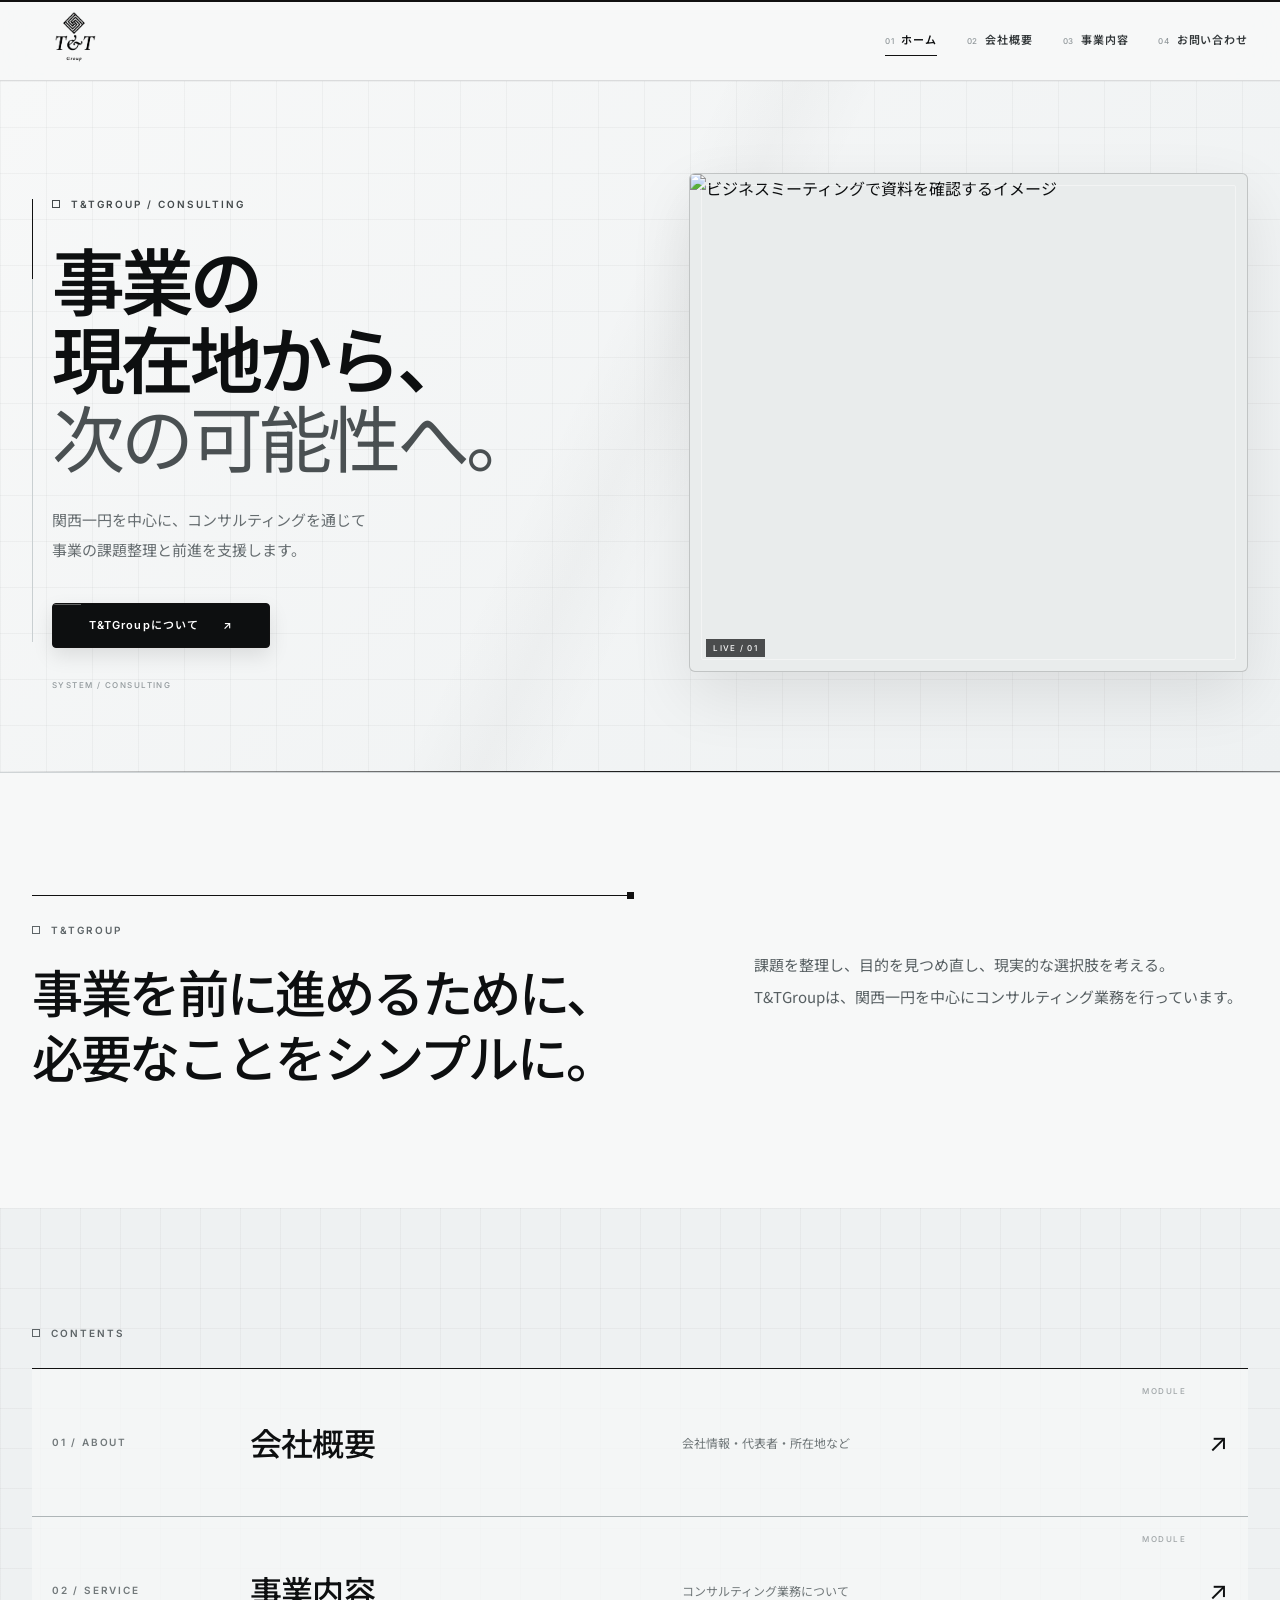
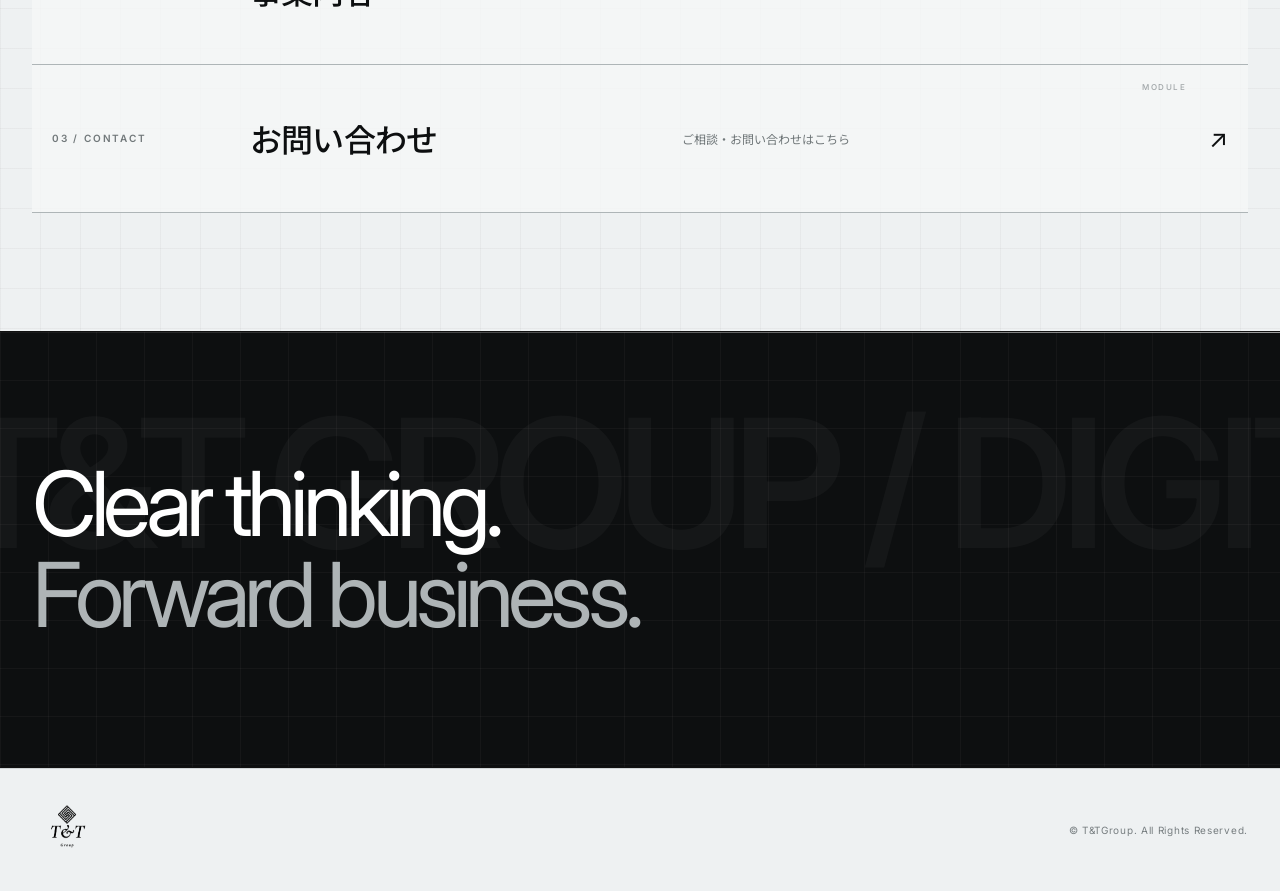
==== commit 401f5c9d: "TOPページの日本語改行を句単位に調整" ====
--- a/index.html
+++ b/index.html
@@ -12,6 +12,7 @@
   <link rel="stylesheet" href="css/style.css">
   <link rel="stylesheet" href="css/home.css">
   <link rel="stylesheet" href="css/animations.css">
+  <link rel="stylesheet" href="css/responsive-ja.css">
 </head>
 <body>
 <header class="site-header"><div class="container header-inner"><a class="logo-link" href="index.html"><img src="assets/logo.png" alt="T&TGroup"></a><button class="menu-button" type="button" aria-expanded="false" aria-controls="site-nav">MENU</button><nav id="site-nav" class="site-nav"><a href="index.html" aria-current="page">ホーム</a><a href="about.html">会社概要</a><a href="service.html">事業内容</a><a href="contact.html">お問い合わせ</a></nav></div></header>
@@ -20,14 +21,14 @@
   <div class="container hero-grid">
     <div class="hero-copy-block">
       <p class="kicker">T&amp;TGROUP / CONSULTING</p>
-      <h1><span class="jp-line">事業の現在地から、</span><span class="jp-line hero-emphasis">次の可能性へ。</span></h1>
-      <p class="hero-copy">関西一円を中心に、コンサルティングを通じて事業の課題整理と前進を支援します。</p>
+      <h1 class="jp-flow"><span class="jp-line"><span class="jp-phrase">事業の</span><wbr><span class="jp-phrase">現在地から、</span></span><span class="jp-line hero-emphasis"><span class="jp-phrase">次の</span><wbr><span class="jp-phrase">可能性へ。</span></span></h1>
+      <p class="hero-copy jp-flow"><span class="jp-phrase">関西一円を中心に、</span><wbr><span class="jp-phrase">コンサルティングを通じて</span><wbr><span class="jp-phrase">事業の課題整理と</span><wbr><span class="jp-phrase">前進を支援します。</span></p>
       <a class="button button-dark" href="about.html">T&amp;TGroupについて <span>↗</span></a>
     </div>
     <figure class="hero-media media-frame"><img src="https://images.pexels.com/photos/7433857/pexels-photo-7433857.jpeg?auto=compress&amp;cs=tinysrgb&amp;w=1600" alt="ビジネスミーティングで資料を確認するイメージ" decoding="async"></figure>
   </div>
 </section>
-<section class="home-intro section"><div class="container home-intro-grid"><div><p class="section-index">T&amp;TGROUP</p><h2><span class="jp-line">事業を前に進めるために、</span><span class="jp-line">必要なことをシンプルに。</span></h2></div><p>課題を整理し、目的を見つめ直し、現実的な選択肢を考える。T&amp;TGroupは、関西一円を中心にコンサルティング業務を行っています。</p></div></section>
+<section class="home-intro section"><div class="container home-intro-grid"><div><p class="section-index">T&amp;TGROUP</p><h2 class="jp-flow"><span class="jp-line"><span class="jp-phrase">事業を</span><wbr><span class="jp-phrase">前に進めるために、</span></span><span class="jp-line"><span class="jp-phrase">必要なことを</span><wbr><span class="jp-phrase">シンプルに。</span></span></h2></div><p class="jp-flow"><span class="jp-phrase">課題を整理し、</span><wbr><span class="jp-phrase">目的を見つめ直し、</span><wbr><span class="jp-phrase">現実的な選択肢を考える。</span><wbr><span class="jp-phrase">T&amp;TGroupは、</span><wbr><span class="jp-phrase">関西一円を中心に</span><wbr><span class="jp-phrase">コンサルティング業務を</span><wbr><span class="jp-phrase">行っています。</span></p></div></section>
 <section class="home-links section section-light"><div class="container"><p class="section-index">CONTENTS</p><div class="link-grid"><a class="feature-link" href="about.html"><span>01 / ABOUT</span><strong>会社概要</strong><small>会社情報・代表者・所在地など</small><b>↗</b></a><a class="feature-link" href="service.html"><span>02 / SERVICE</span><strong>事業内容</strong><small>コンサルティング業務について</small><b>↗</b></a><a class="feature-link" href="contact.html"><span>03 / CONTACT</span><strong>お問い合わせ</strong><small>ご相談・お問い合わせはこちら</small><b>↗</b></a></div></div></section>
 <section class="statement"><div class="container"><p>Clear thinking.<br><em>Forward business.</em></p></div></section>
 </main>
--- a/css/responsive-ja.css
+++ b/css/responsive-ja.css
@@ -0,0 +1,67 @@
+/* Japanese phrase-aware responsive layout */
+.jp-flow{
+  line-break:strict;
+  word-break:keep-all;
+  overflow-wrap:normal;
+}
+.jp-line{
+  display:block;
+  white-space:normal!important;
+}
+.jp-phrase{
+  display:inline-block;
+  max-width:100%;
+  white-space:nowrap;
+}
+.jp-flow wbr{display:inline}
+
+/* Prevent grid/flex children from collapsing to one-character-wide columns */
+.hero-copy-block,
+.home-intro-grid>*,
+.about-intro-grid>*,
+.service-detail-head>*,
+.service-point>*,
+.service-cta-inner>*,
+.contact-container>*{
+  min-width:0;
+}
+
+/* Switch multi-column layouts earlier so Japanese copy keeps a natural measure */
+@media(max-width:1024px){
+  .hero-grid{
+    grid-template-columns:1fr!important;
+    gap:48px!important;
+  }
+  .hero-copy-block{
+    max-width:760px!important;
+  }
+  .hero-media{
+    width:100%;
+    max-width:820px!important;
+    justify-self:stretch!important;
+    aspect-ratio:16/10!important;
+  }
+  .about-intro-grid{
+    grid-template-columns:1fr!important;
+    gap:42px!important;
+  }
+  .about-media{
+    width:100%;
+    max-width:820px!important;
+    justify-self:stretch!important;
+  }
+  .service-detail-head{
+    grid-template-columns:1fr!important;
+    gap:28px!important;
+  }
+  .service-lead{
+    max-width:760px;
+  }
+}
+
+@media(max-width:760px){
+  .jp-phrase{white-space:nowrap}
+  .hero-copy,.home-intro-grid>p,.body-copy,.service-lead,.service-point p,.contact-lead p,.service-cta p{
+    max-width:100%;
+  }
+}
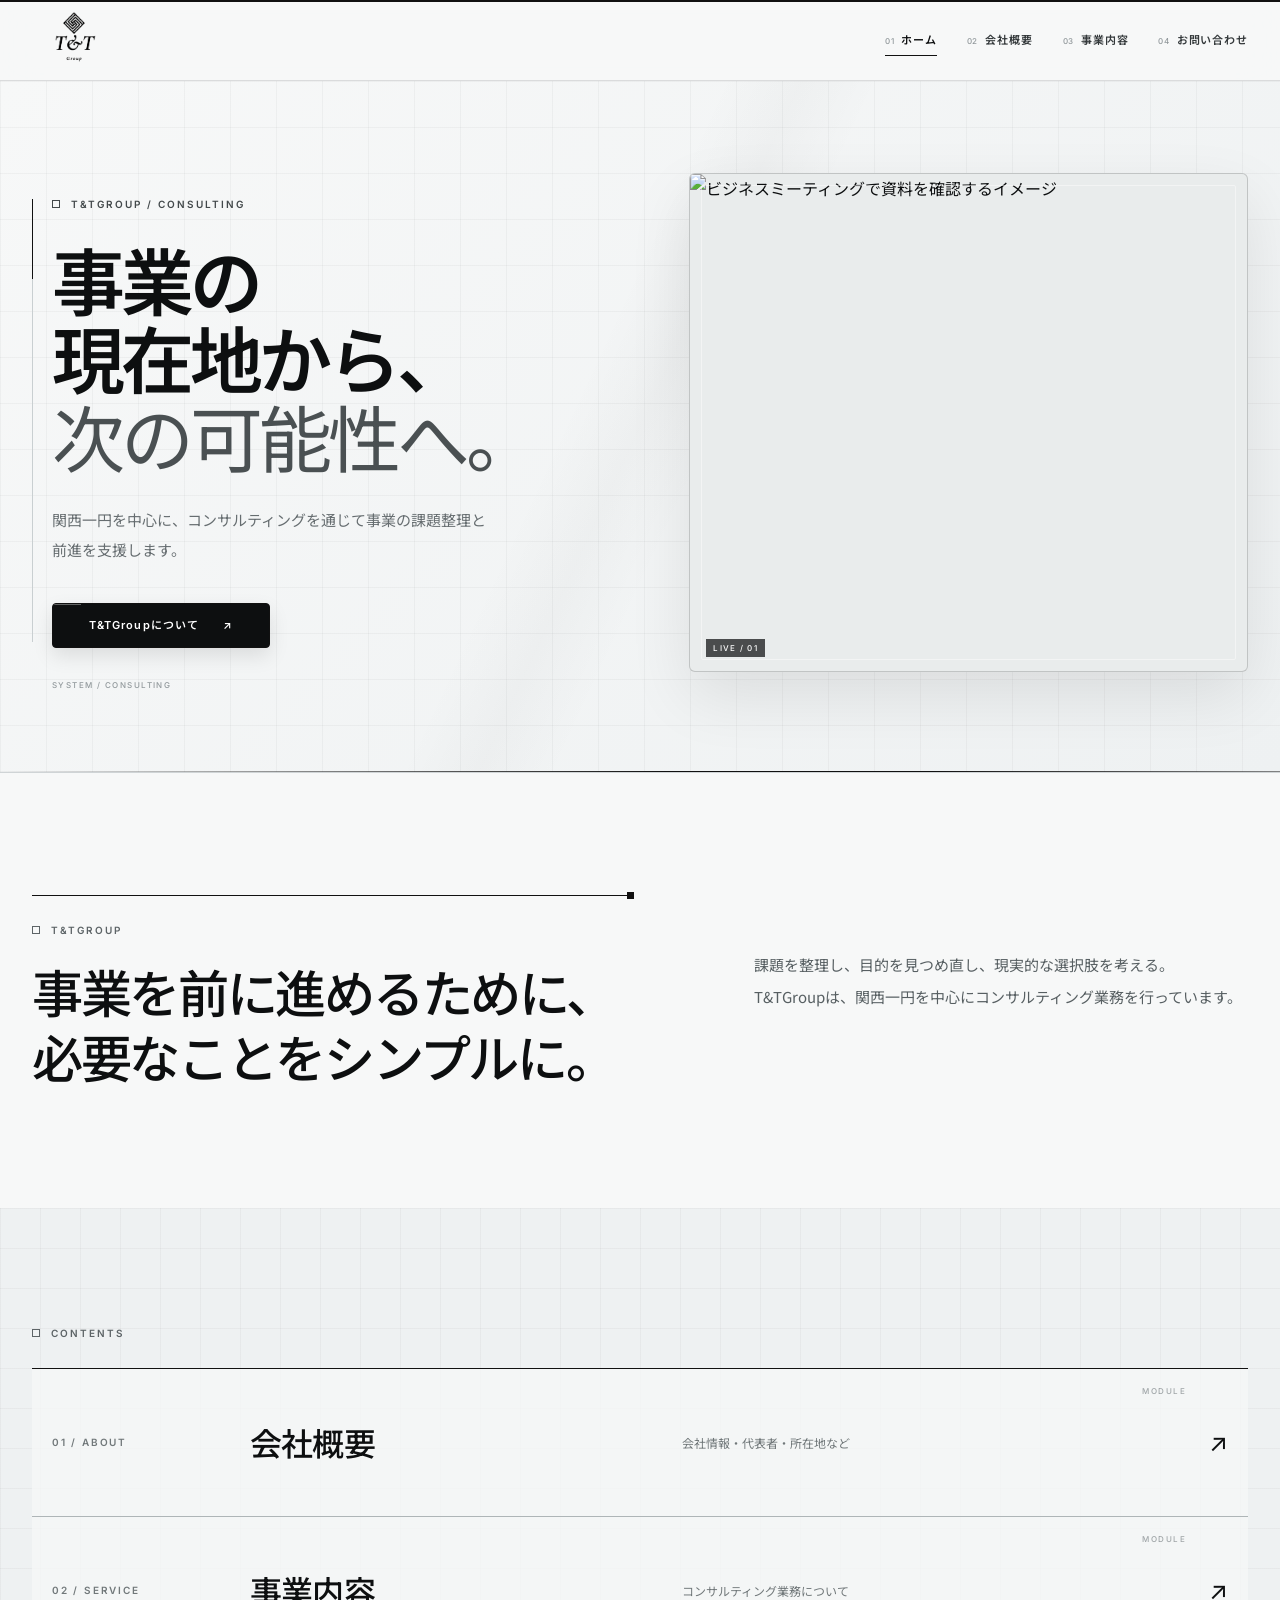
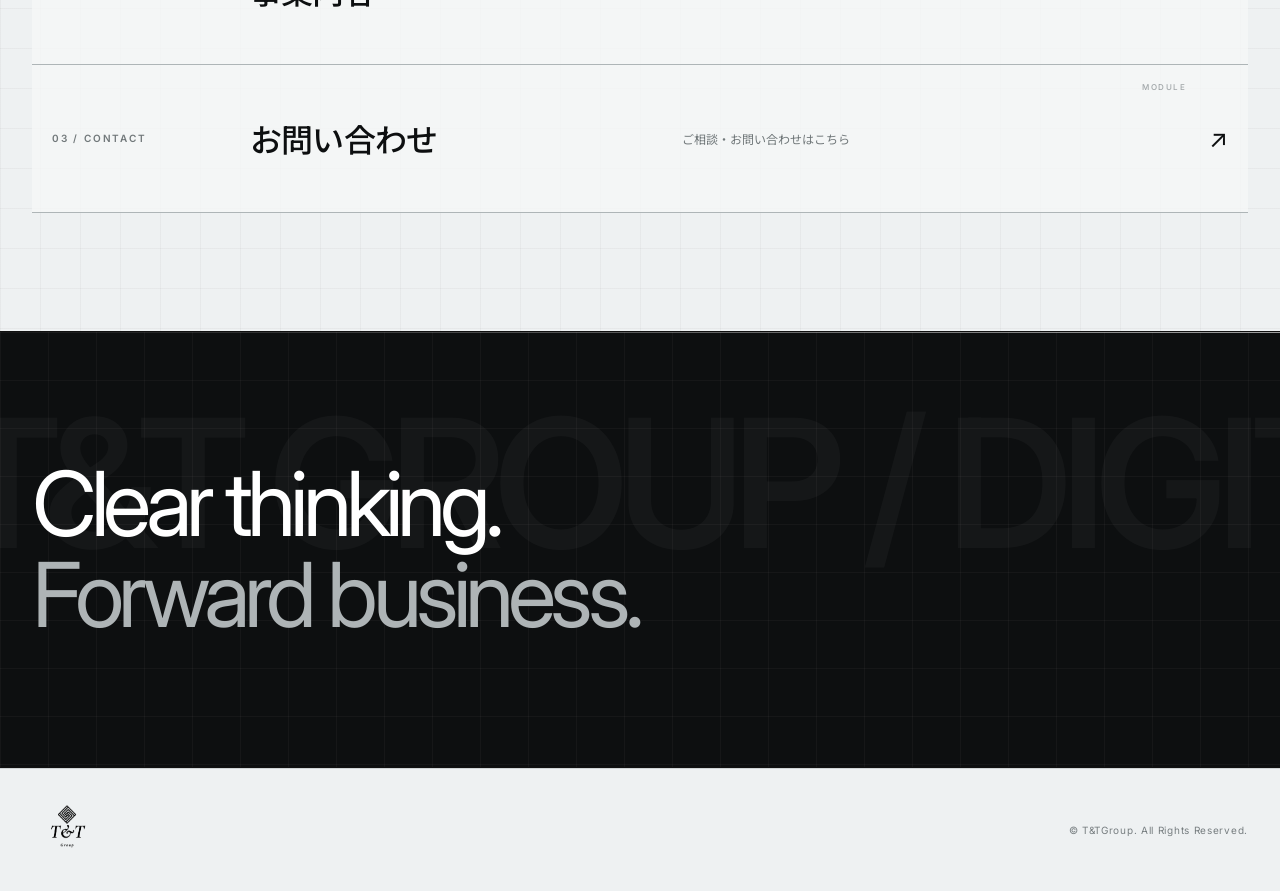
==== commit 6e55abab: "日本語改行CSSのキャッシュを更新" ====
--- a/index.html
+++ b/index.html
@@ -12,7 +12,7 @@
   <link rel="stylesheet" href="css/style.css">
   <link rel="stylesheet" href="css/home.css">
   <link rel="stylesheet" href="css/animations.css">
-  <link rel="stylesheet" href="css/responsive-ja.css">
+  <link rel="stylesheet" href="css/responsive-ja.css?v=20260908-1">
 </head>
 <body>
 <header class="site-header"><div class="container header-inner"><a class="logo-link" href="index.html"><img src="assets/logo.png" alt="T&TGroup"></a><button class="menu-button" type="button" aria-expanded="false" aria-controls="site-nav">MENU</button><nav id="site-nav" class="site-nav"><a href="index.html" aria-current="page">ホーム</a><a href="about.html">会社概要</a><a href="service.html">事業内容</a><a href="contact.html">お問い合わせ</a></nav></div></header>
@@ -28,7 +28,7 @@
     <figure class="hero-media media-frame"><img src="https://images.pexels.com/photos/7433857/pexels-photo-7433857.jpeg?auto=compress&amp;cs=tinysrgb&amp;w=1600" alt="ビジネスミーティングで資料を確認するイメージ" decoding="async"></figure>
   </div>
 </section>
-<section class="home-intro section"><div class="container home-intro-grid"><div><p class="section-index">T&amp;TGROUP</p><h2 class="jp-flow"><span class="jp-line"><span class="jp-phrase">事業を</span><wbr><span class="jp-phrase">前に進めるために、</span></span><span class="jp-line"><span class="jp-phrase">必要なことを</span><wbr><span class="jp-phrase">シンプルに。</span></span></h2></div><p class="jp-flow"><span class="jp-phrase">課題を整理し、</span><wbr><span class="jp-phrase">目的を見つめ直し、</span><wbr><span class="jp-phrase">現実的な選択肢を考える。</span><wbr><span class="jp-phrase">T&amp;TGroupは、</span><wbr><span class="jp-phrase">関西一円を中心に</span><wbr><span class="jp-phrase">コンサルティング業務を</span><wbr><span class="jp-phrase">行っています。</span></p></div></section>
+<section class="home-intro section"><div class="container home-intro-grid"><div><p class="section-index">T&amp;TGROUP</p><h2 class="jp-flow"><span class="jp-line"><span class="jp-phrase">事業を</span><wbr><span class="jp-phrase">前に進める</span><wbr><span class="jp-phrase">ために、</span></span><span class="jp-line"><span class="jp-phrase">必要なことを</span><wbr><span class="jp-phrase">シンプルに。</span></span></h2></div><p class="jp-flow"><span class="jp-phrase">課題を整理し、</span><wbr><span class="jp-phrase">目的を見つめ直し、</span><wbr><span class="jp-phrase">現実的な選択肢を考える。</span><wbr><span class="jp-phrase">T&amp;TGroupは、</span><wbr><span class="jp-phrase">関西一円を中心に</span><wbr><span class="jp-phrase">コンサルティング業務を</span><wbr><span class="jp-phrase">行っています。</span></p></div></section>
 <section class="home-links section section-light"><div class="container"><p class="section-index">CONTENTS</p><div class="link-grid"><a class="feature-link" href="about.html"><span>01 / ABOUT</span><strong>会社概要</strong><small>会社情報・代表者・所在地など</small><b>↗</b></a><a class="feature-link" href="service.html"><span>02 / SERVICE</span><strong>事業内容</strong><small>コンサルティング業務について</small><b>↗</b></a><a class="feature-link" href="contact.html"><span>03 / CONTACT</span><strong>お問い合わせ</strong><small>ご相談・お問い合わせはこちら</small><b>↗</b></a></div></div></section>
 <section class="statement"><div class="container"><p>Clear thinking.<br><em>Forward business.</em></p></div></section>
 </main>
--- a/css/responsive-ja.css
+++ b/css/responsive-ja.css
@@ -1,21 +1,69 @@
 /* Japanese phrase-aware responsive layout */
+
+/* Base: keep Japanese punctuation rules strict without forcing arbitrary breaks. */
 .jp-flow{
   line-break:strict;
-  word-break:keep-all;
+  word-break:normal;
   overflow-wrap:normal;
+  hyphens:none;
 }
-.jp-line{
-  display:block;
-  white-space:normal!important;
+
+/* Modern Chrome / supported browsers: use language-aware phrase analysis.
+   Manual phrase wrappers are neutralized so line breaks are chosen at natural
+   Japanese phrase boundaries instead of moving one character at a time. */
+@supports (word-break:auto-phrase){
+  body{
+    word-break:auto-phrase;
+    line-break:strict;
+  }
+
+  .jp-flow{
+    word-break:auto-phrase;
+    text-wrap:pretty;
+  }
+
+  h1.jp-flow,
+  h2.jp-flow,
+  h3.jp-flow{
+    text-wrap:balance;
+  }
+
+  .jp-flow .jp-line,
+  .jp-flow .jp-phrase{
+    display:inline;
+    max-width:none;
+    white-space:normal!important;
+  }
+
+  .jp-flow wbr{
+    display:none;
+  }
 }
-.jp-phrase{
-  display:inline-block;
-  max-width:100%;
-  white-space:nowrap;
+
+/* Fallback for browsers without auto-phrase support: keep the manually defined
+   phrase units intact and allow breaks only between those units. */
+@supports not (word-break:auto-phrase){
+  .jp-flow{
+    word-break:keep-all;
+  }
+
+  .jp-line{
+    display:block;
+    white-space:normal!important;
+  }
+
+  .jp-phrase{
+    display:inline-block;
+    max-width:100%;
+    white-space:nowrap;
+  }
+
+  .jp-flow wbr{
+    display:inline;
+  }
 }
-.jp-flow wbr{display:inline}
 
-/* Prevent grid/flex children from collapsing to one-character-wide columns */
+/* Prevent grid/flex children from collapsing to one-character-wide columns. */
 .hero-copy-block,
 .home-intro-grid>*,
 .about-intro-grid>*,
@@ -26,42 +74,84 @@
   min-width:0;
 }
 
-/* Switch multi-column layouts earlier so Japanese copy keeps a natural measure */
-@media(max-width:1024px){
+/* Keep a readable text measure so paragraphs reflow by phrase rather than
+   becoming extremely narrow columns. */
+.hero-copy,
+.home-intro-grid>p,
+.section-intro>p:last-child,
+.body-copy,
+.service-lead,
+.service-point p,
+.service-cta p,
+.contact-lead p{
+  width:100%;
+  max-width:46rem;
+}
+
+/* Switch multi-column layouts earlier so Japanese copy keeps a natural measure. */
+@media(max-width:1100px){
   .hero-grid{
     grid-template-columns:1fr!important;
     gap:48px!important;
   }
+
   .hero-copy-block{
-    max-width:760px!important;
+    max-width:780px!important;
   }
+
   .hero-media{
     width:100%;
-    max-width:820px!important;
+    max-width:860px!important;
     justify-self:stretch!important;
     aspect-ratio:16/10!important;
   }
+
+  .home-intro-grid{
+    grid-template-columns:1fr!important;
+    gap:34px!important;
+  }
+
+  .home-intro-grid>p{
+    margin-top:0!important;
+  }
+
   .about-intro-grid{
     grid-template-columns:1fr!important;
     gap:42px!important;
   }
+
   .about-media{
     width:100%;
-    max-width:820px!important;
+    max-width:860px!important;
     justify-self:stretch!important;
   }
+
   .service-detail-head{
     grid-template-columns:1fr!important;
     gap:28px!important;
   }
-  .service-lead{
-    max-width:760px;
-  }
 }
 
 @media(max-width:760px){
-  .jp-phrase{white-space:nowrap}
-  .hero-copy,.home-intro-grid>p,.body-copy,.service-lead,.service-point p,.contact-lead p,.service-cta p{
+  .hero-copy,
+  .home-intro-grid>p,
+  .section-intro>p:last-child,
+  .body-copy,
+  .service-lead,
+  .service-point p,
+  .contact-lead p,
+  .service-cta p{
     max-width:100%;
   }
+
+  .hero h1{
+    font-size:clamp(30px,9vw,42px)!important;
+  }
+
+  .home-intro h2,
+  .narrow h2,
+  .service-detail-head h2,
+  .service-cta h2{
+    text-wrap:balance;
+  }
 }
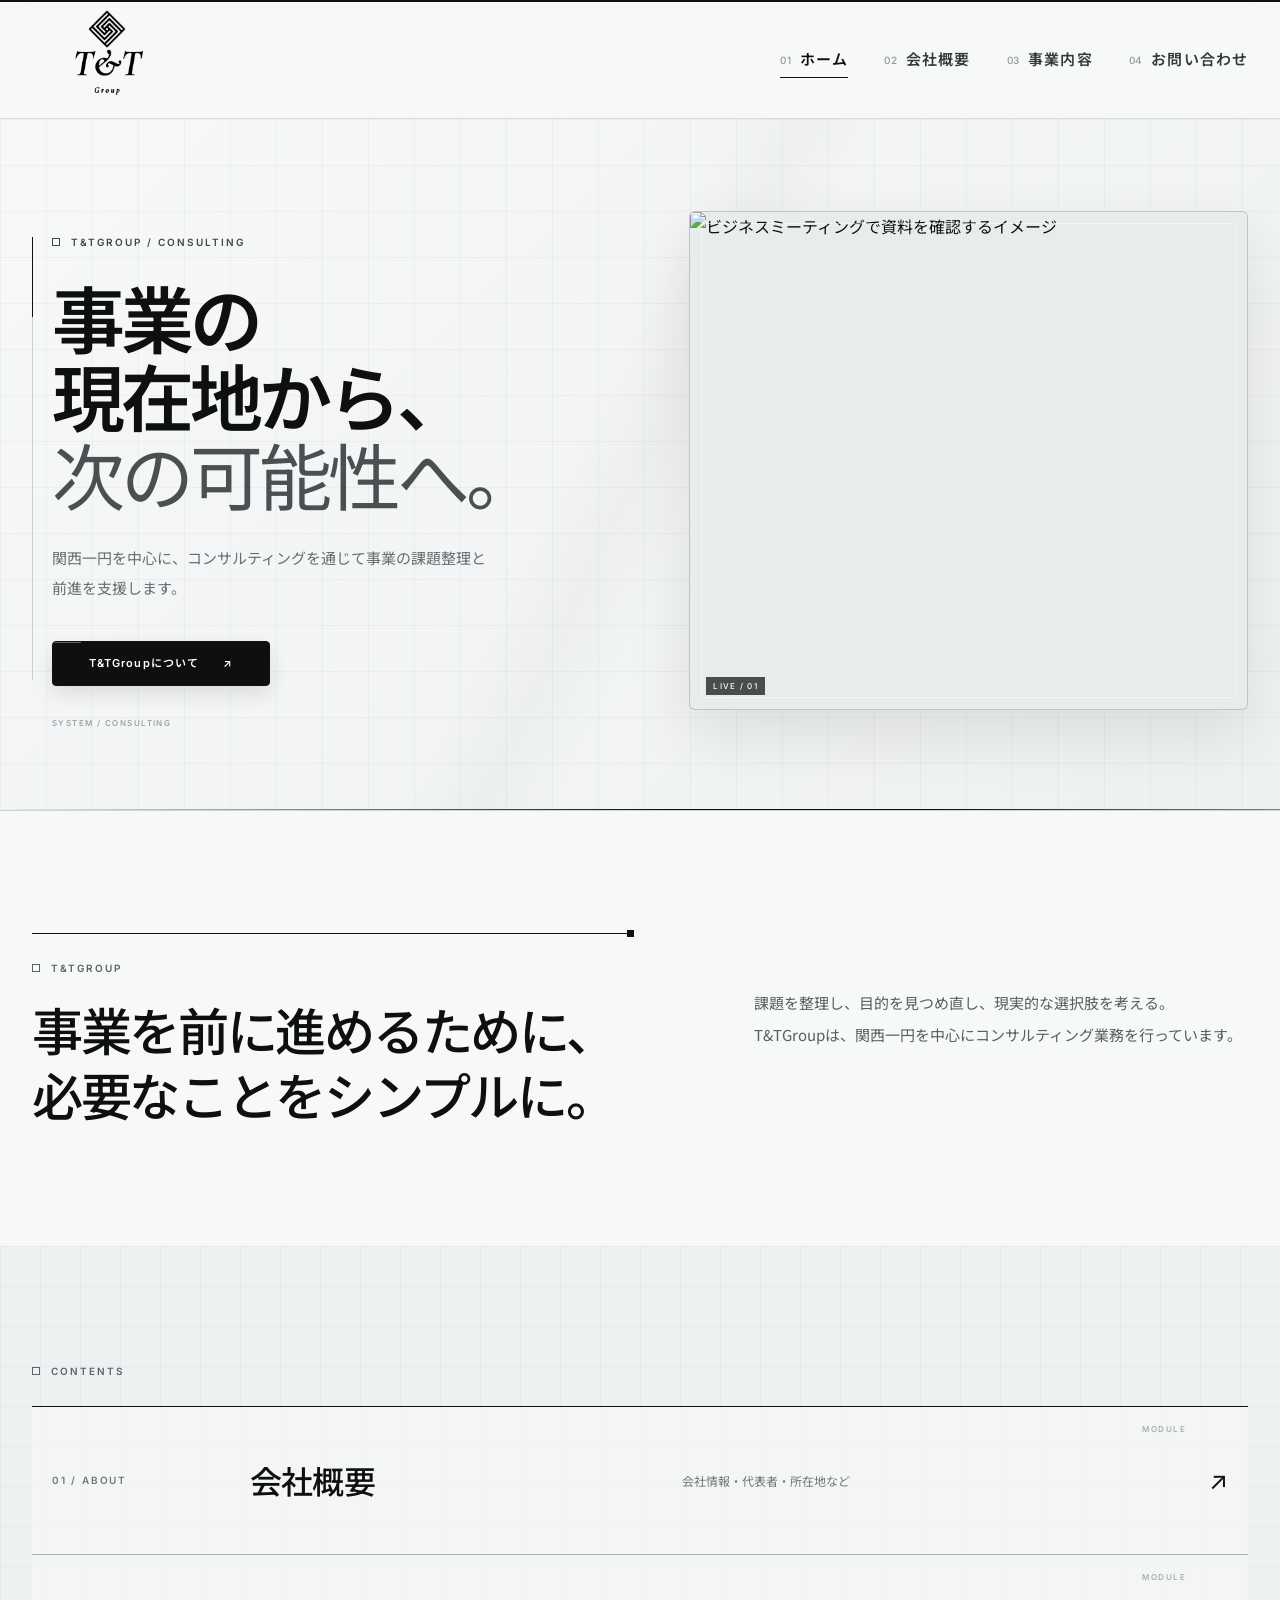
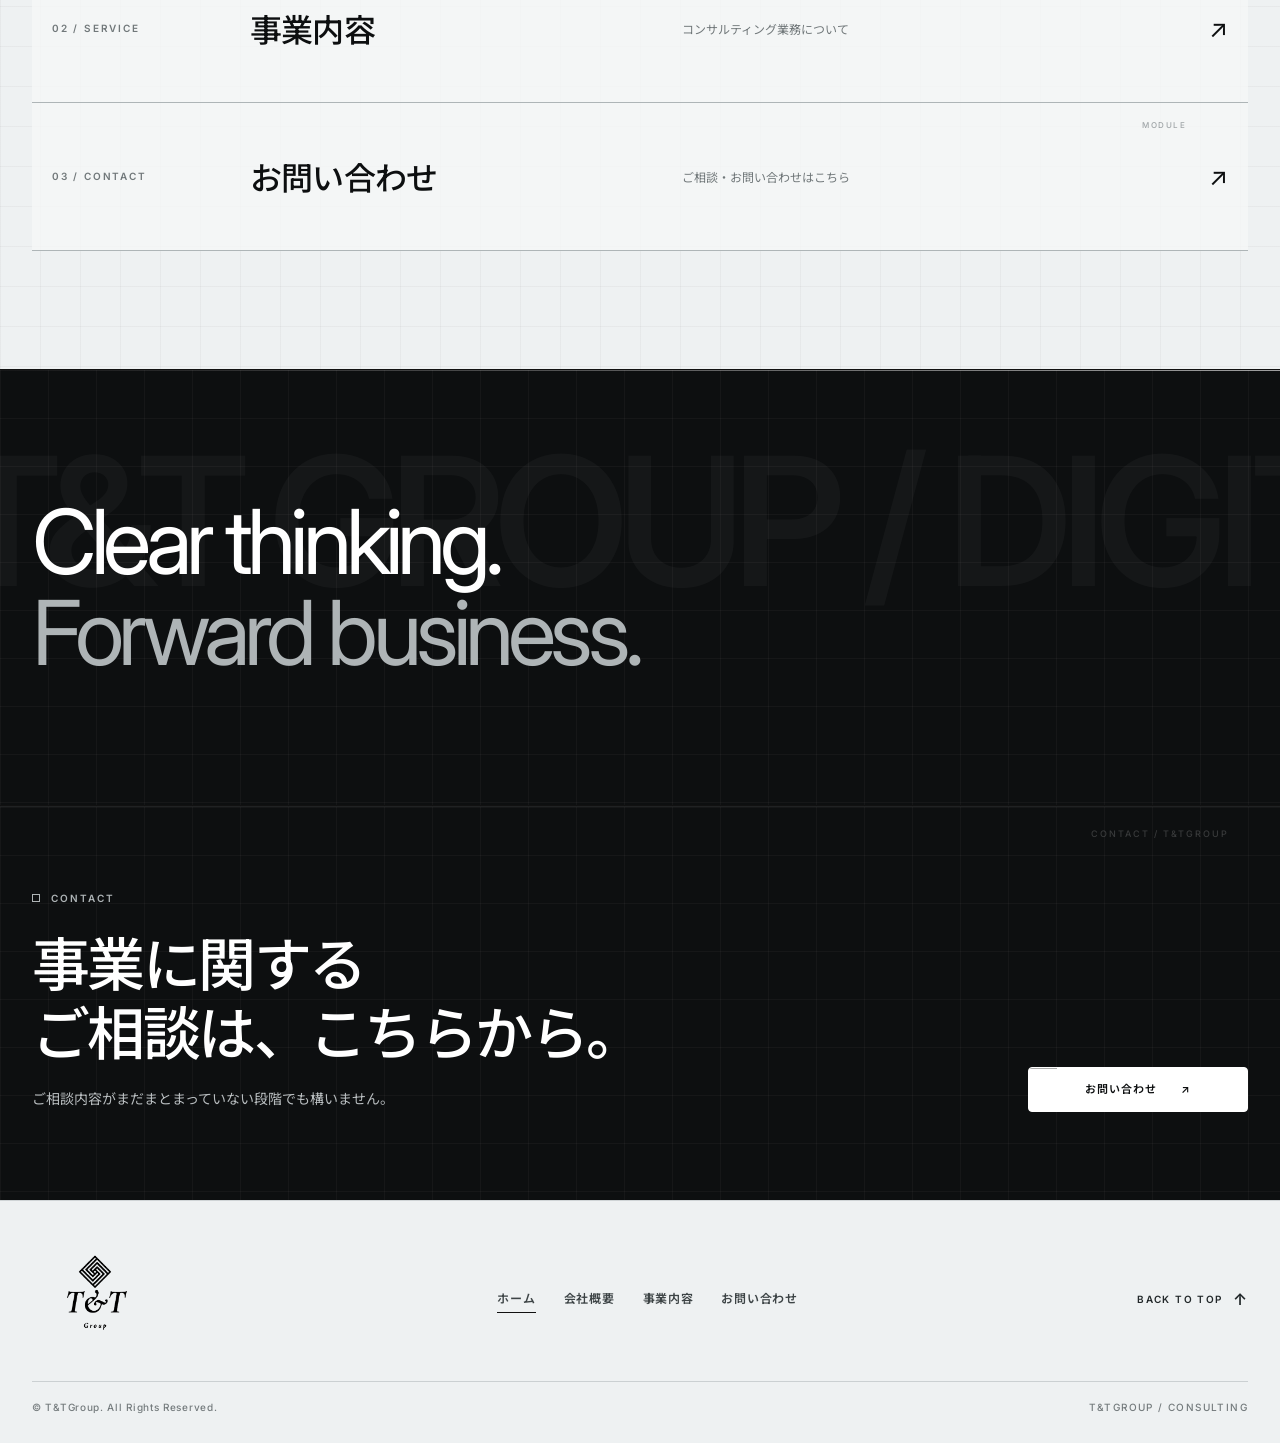
==== commit 5b9d9d1c: "トップに共通CTA・新フッター・faviconを追加" ====
--- a/index.html
+++ b/index.html
@@ -5,6 +5,8 @@
   <meta name="viewport" content="width=device-width, initial-scale=1">
   <meta name="description" content="T&TGroup｜関西一円のコンサルティング">
   <title>T&TGroup | Consulting</title>
+  <link rel="icon" type="image/png" href="assets/logo.png">
+  <link rel="apple-touch-icon" href="assets/logo.png">
   <link rel="preconnect" href="https://fonts.googleapis.com">
   <link rel="preconnect" href="https://fonts.gstatic.com" crossorigin>
   <link rel="preconnect" href="https://images.pexels.com">
@@ -13,8 +15,9 @@
   <link rel="stylesheet" href="css/home.css">
   <link rel="stylesheet" href="css/animations.css">
   <link rel="stylesheet" href="css/responsive-ja.css?v=20260908-1">
+  <link rel="stylesheet" href="css/polish.css">
 </head>
-<body>
+<body id="top">
 <header class="site-header"><div class="container header-inner"><a class="logo-link" href="index.html"><img src="assets/logo.png" alt="T&TGroup"></a><button class="menu-button" type="button" aria-expanded="false" aria-controls="site-nav">MENU</button><nav id="site-nav" class="site-nav"><a href="index.html" aria-current="page">ホーム</a><a href="about.html">会社概要</a><a href="service.html">事業内容</a><a href="contact.html">お問い合わせ</a></nav></div></header>
 <main>
 <section class="hero">
@@ -31,8 +34,9 @@
 <section class="home-intro section"><div class="container home-intro-grid"><div><p class="section-index">T&amp;TGROUP</p><h2 class="jp-flow"><span class="jp-line"><span class="jp-phrase">事業を</span><wbr><span class="jp-phrase">前に進める</span><wbr><span class="jp-phrase">ために、</span></span><span class="jp-line"><span class="jp-phrase">必要なことを</span><wbr><span class="jp-phrase">シンプルに。</span></span></h2></div><p class="jp-flow"><span class="jp-phrase">課題を整理し、</span><wbr><span class="jp-phrase">目的を見つめ直し、</span><wbr><span class="jp-phrase">現実的な選択肢を考える。</span><wbr><span class="jp-phrase">T&amp;TGroupは、</span><wbr><span class="jp-phrase">関西一円を中心に</span><wbr><span class="jp-phrase">コンサルティング業務を</span><wbr><span class="jp-phrase">行っています。</span></p></div></section>
 <section class="home-links section section-light"><div class="container"><p class="section-index">CONTENTS</p><div class="link-grid"><a class="feature-link" href="about.html"><span>01 / ABOUT</span><strong>会社概要</strong><small>会社情報・代表者・所在地など</small><b>↗</b></a><a class="feature-link" href="service.html"><span>02 / SERVICE</span><strong>事業内容</strong><small>コンサルティング業務について</small><b>↗</b></a><a class="feature-link" href="contact.html"><span>03 / CONTACT</span><strong>お問い合わせ</strong><small>ご相談・お問い合わせはこちら</small><b>↗</b></a></div></div></section>
 <section class="statement"><div class="container"><p>Clear thinking.<br><em>Forward business.</em></p></div></section>
+<section class="common-cta"><div class="container common-cta-inner"><div><p class="section-index">CONTACT</p><h2 class="jp-flow"><span class="jp-phrase">事業に関するご相談は、</span><wbr><span class="jp-phrase">こちらから。</span></h2><p>ご相談内容がまだまとまっていない段階でも構いません。</p></div><a class="button" href="contact.html">お問い合わせ <span>↗</span></a></div></section>
 </main>
-<footer class="site-footer"><div class="container footer-inner"><img src="assets/logo.png" alt="T&TGroup"><p>© T&amp;TGroup. All Rights Reserved.</p></div></footer>
+<footer class="site-footer"><div class="container"><div class="footer-main"><a class="footer-logo" href="index.html"><img src="assets/logo.png" alt="T&TGroup"></a><nav class="footer-nav" aria-label="フッターナビ"><a href="index.html" aria-current="page">ホーム</a><a href="about.html">会社概要</a><a href="service.html">事業内容</a><a href="contact.html">お問い合わせ</a></nav><a class="back-to-top" href="#top">BACK TO TOP <span>↑</span></a></div><div class="footer-meta"><p>© T&amp;TGroup. All Rights Reserved.</p><p>T&amp;TGROUP / CONSULTING</p></div></div></footer>
 <script src="js/main.js"></script>
 </body>
 </html>
--- a/css/style.css
+++ b/css/style.css
@@ -49,16 +49,16 @@
   backdrop-filter:blur(18px);
   -webkit-backdrop-filter:blur(18px);
 }
-.header-inner{min-height:78px;display:flex;align-items:center;justify-content:space-between;gap:36px}
+.header-inner{min-height:88px;display:flex;align-items:center;justify-content:space-between;gap:36px}
 .logo-link{display:flex;align-items:center;flex:0 0 auto}
-.logo-link img{width:84px;height:58px;object-fit:contain}
-.site-nav{display:flex;align-items:center;gap:30px;counter-reset:nav;font:600 11px/1.2 Inter,"Noto Sans JP",sans-serif;letter-spacing:.08em}
-.site-nav a{counter-increment:nav;position:relative;display:grid;grid-template-columns:auto auto;align-items:center;gap:7px;padding:9px 0;color:#34393b;transition:color .25s ease}
-.site-nav a::before{content:"0" counter(nav);font:500 8px/1 Inter,sans-serif;color:#92999c;letter-spacing:.08em}
+.logo-link img{width:102px;height:70px;object-fit:contain}
+.site-nav{display:flex;align-items:center;gap:32px;counter-reset:nav;font:600 13px/1.2 Inter,"Noto Sans JP",sans-serif;letter-spacing:.075em}
+.site-nav a{counter-increment:nav;position:relative;display:grid;grid-template-columns:auto auto;align-items:center;gap:8px;padding:10px 0;color:#34393b;transition:color .25s ease}
+.site-nav a::before{content:"0" counter(nav);font:500 9px/1 Inter,sans-serif;color:#92999c;letter-spacing:.08em}
 .site-nav a::after{content:"";position:absolute;left:0;right:0;bottom:1px;height:1px;background:#111;transform:scaleX(0);transform-origin:right;transition:transform .28s ease}
 .site-nav a:hover,.site-nav a[aria-current=page]{color:#0d0f10}
 .site-nav a:hover::after,.site-nav a[aria-current=page]::after{transform:scaleX(1);transform-origin:left}
-.menu-button{display:none;border:0;background:transparent;padding:10px 0;font:600 11px Inter,sans-serif;letter-spacing:.16em;color:#111}
+.menu-button{display:none;border:0;background:transparent;padding:10px 0;font:600 12px Inter,sans-serif;letter-spacing:.16em;color:#111}
 
 /* Shared labels */
 .kicker,.section-index,.eyebrow{font:600 10px/1.4 Inter,"Noto Sans JP",sans-serif;letter-spacing:.20em;text-transform:uppercase}
@@ -185,19 +185,19 @@
 .footer-inner p{margin:0;color:#777e80;font:10px Inter,sans-serif;letter-spacing:.07em}
 
 @media(max-width:900px){
-  .site-nav{gap:20px}
+  .site-nav{gap:22px;font-size:12px}
   .feature-link{grid-template-columns:130px 1fr 1fr 34px}
   .home-intro-grid{gap:70px}
 }
 
 @media(max-width:760px){
   .container{width:min(calc(100% - 32px),var(--max))}
-  .header-inner{min-height:68px}
-  .logo-link img{width:70px;height:50px}
-  .menu-button{display:block}
-  .site-nav{display:none;position:absolute;top:68px;left:0;right:0;background:rgba(247,248,248,.99);padding:20px 18px 24px;border-bottom:1px solid var(--line);flex-direction:column;align-items:flex-start;gap:10px}
+  .header-inner{min-height:76px}
+  .logo-link img{width:82px;height:58px}
+  .menu-button{display:block;font-size:13px}
+  .site-nav{display:none;position:absolute;top:76px;left:0;right:0;background:rgba(247,248,248,.99);padding:22px 18px 26px;border-bottom:1px solid var(--line);flex-direction:column;align-items:flex-start;gap:11px;font-size:14px}
   .site-nav.open{display:flex}
-  .site-nav a{width:100%;padding:8px 0}
+  .site-nav a{width:100%;padding:9px 0}
   .hero{min-height:auto}
   .hero h1{font-size:clamp(28px,9vw,44px);line-height:1.14;letter-spacing:-.045em}
   .hero-copy{font-size:14px;line-height:1.95}
--- a/css/animations.css
+++ b/css/animations.css
@@ -1,3 +1,5 @@
+@import url("brand-scale.css");
+
 /* T&TGroup / refined IT-style continuous motion */
 .hero{
   position:relative;
--- a/css/responsive-ja.css
+++ b/css/responsive-ja.css
@@ -61,6 +61,23 @@
   .jp-flow wbr{
     display:inline;
   }
+}
+
+/* Contact lead copy is intentionally controlled by phrase units on every browser.
+   This prevents the line ending from shifting one Japanese character at a time. */
+.contact-phrase-flow{
+  line-break:strict;
+  word-break:keep-all!important;
+  overflow-wrap:normal;
+  text-wrap:wrap!important;
+}
+.contact-phrase-flow .jp-phrase{
+  display:inline-block!important;
+  max-width:100%;
+  white-space:nowrap!important;
+}
+.contact-phrase-flow wbr{
+  display:inline!important;
 }
 
 /* Prevent grid/flex children from collapsing to one-character-wide columns. */
--- a/css/polish.css
+++ b/css/polish.css
@@ -0,0 +1,200 @@
+/* T&TGroup / final polish: shared CTA and footer */
+.common-cta{
+  position:relative;
+  overflow:hidden;
+  background:#0d0f10;
+  color:#fff;
+  border-top:1px solid rgba(255,255,255,.08);
+}
+.common-cta::before{
+  content:"";
+  position:absolute;
+  inset:0;
+  pointer-events:none;
+  background-image:linear-gradient(rgba(255,255,255,.035) 1px,transparent 1px),linear-gradient(90deg,rgba(255,255,255,.035) 1px,transparent 1px);
+  background-size:48px 48px;
+}
+.common-cta::after{
+  content:"CONTACT / T&TGROUP";
+  position:absolute;
+  right:4%;
+  top:22px;
+  color:rgba(255,255,255,.18);
+  font:500 9px/1 Inter,sans-serif;
+  letter-spacing:.22em;
+  pointer-events:none;
+}
+.common-cta-inner{
+  position:relative;
+  z-index:1;
+  display:grid;
+  grid-template-columns:minmax(0,1fr) auto;
+  align-items:end;
+  gap:64px;
+  padding:84px 0 88px;
+}
+.common-cta .section-index{color:#aeb4b6}
+.common-cta h2{
+  margin:0 0 18px;
+  max-width:760px;
+  font-size:clamp(34px,4.8vw,58px);
+  line-height:1.2;
+  letter-spacing:-.045em;
+  font-weight:500;
+}
+.common-cta p:last-child{
+  margin:0;
+  color:#b9bec0;
+  font-size:14px;
+  line-height:2;
+}
+.common-cta .button{
+  min-width:220px;
+  background:#fff;
+  color:#0d0f10;
+  border-color:#fff;
+  box-shadow:none;
+}
+.common-cta .button:hover{
+  background:transparent;
+  color:#fff;
+  border-color:#fff;
+}
+
+.site-footer{
+  padding:0;
+  background:#eef1f2;
+  border-top:1px solid #cfd4d6;
+}
+.footer-main{
+  display:grid;
+  grid-template-columns:auto minmax(0,1fr) auto;
+  align-items:center;
+  gap:52px;
+  padding:54px 0 38px;
+}
+.footer-logo{
+  display:inline-flex;
+  align-items:center;
+}
+.footer-logo img{
+  display:block;
+  width:126px;
+  height:88px;
+  object-fit:contain;
+}
+.footer-nav{
+  display:flex;
+  justify-content:center;
+  align-items:center;
+  gap:28px;
+  flex-wrap:wrap;
+}
+.footer-nav a{
+  position:relative;
+  padding:7px 0;
+  color:#3d4446;
+  font:600 12px/1.2 Inter,"Noto Sans JP",sans-serif;
+  letter-spacing:.06em;
+}
+.footer-nav a::after{
+  content:"";
+  position:absolute;
+  left:0;
+  right:0;
+  bottom:0;
+  height:1px;
+  background:#111;
+  transform:scaleX(0);
+  transform-origin:right;
+  transition:transform .25s ease;
+}
+.footer-nav a:hover::after,
+.footer-nav a[aria-current="page"]::after{
+  transform:scaleX(1);
+  transform-origin:left;
+}
+.back-to-top{
+  display:inline-flex;
+  align-items:center;
+  gap:10px;
+  padding:10px 0;
+  white-space:nowrap;
+  color:#22282a;
+  font:600 10px/1 Inter,sans-serif;
+  letter-spacing:.14em;
+}
+.back-to-top span{
+  font-size:16px;
+  transition:transform .25s ease;
+}
+.back-to-top:hover span{transform:translateY(-3px)}
+.footer-meta{
+  display:flex;
+  align-items:center;
+  justify-content:space-between;
+  gap:24px;
+  padding:18px 0 28px;
+  border-top:1px solid #cbd0d2;
+}
+.footer-meta p{
+  margin:0;
+  color:#747b7d;
+  font:500 10px/1.5 Inter,"Noto Sans JP",sans-serif;
+  letter-spacing:.07em;
+}
+.footer-meta p:last-child{
+  text-transform:uppercase;
+  letter-spacing:.14em;
+}
+
+@media(max-width:900px){
+  .common-cta-inner{
+    grid-template-columns:1fr;
+    align-items:start;
+    gap:34px;
+  }
+  .footer-main{
+    grid-template-columns:auto 1fr;
+    gap:34px;
+  }
+  .footer-nav{
+    justify-content:flex-end;
+    gap:20px;
+  }
+  .back-to-top{
+    grid-column:1/-1;
+    justify-self:end;
+  }
+}
+
+@media(max-width:760px){
+  .common-cta-inner{padding:68px 0 72px}
+  .common-cta::after{right:16px;top:16px;font-size:8px}
+  .common-cta h2{font-size:clamp(28px,8.2vw,40px)}
+  .common-cta .button{width:100%}
+  .footer-main{
+    grid-template-columns:1fr;
+    align-items:start;
+    gap:26px;
+    padding:42px 0 30px;
+  }
+  .footer-logo img{
+    width:116px;
+    height:80px;
+  }
+  .footer-nav{
+    justify-content:flex-start;
+    gap:12px 22px;
+  }
+  .footer-nav a{font-size:12px}
+  .back-to-top{
+    grid-column:auto;
+    justify-self:start;
+  }
+  .footer-meta{
+    display:block;
+    padding:18px 0 24px;
+  }
+  .footer-meta p:last-child{margin-top:8px}
+}
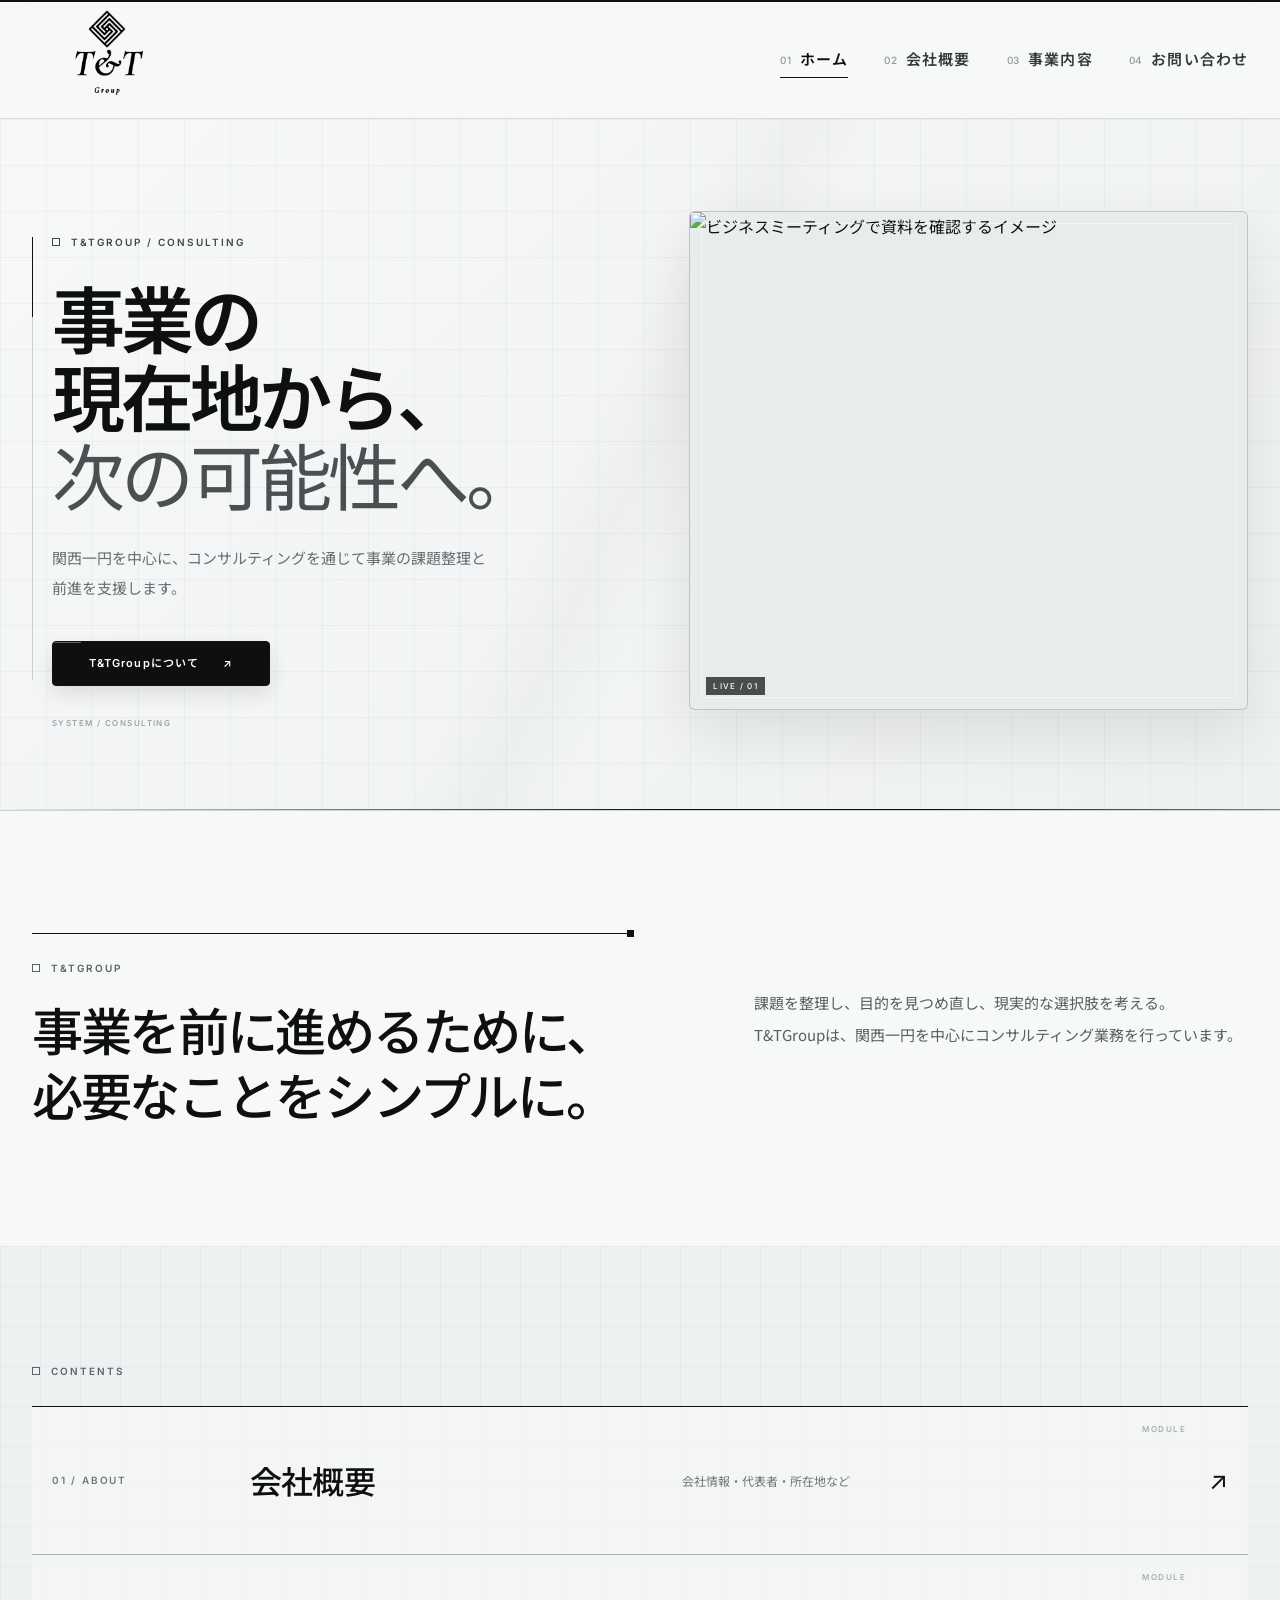
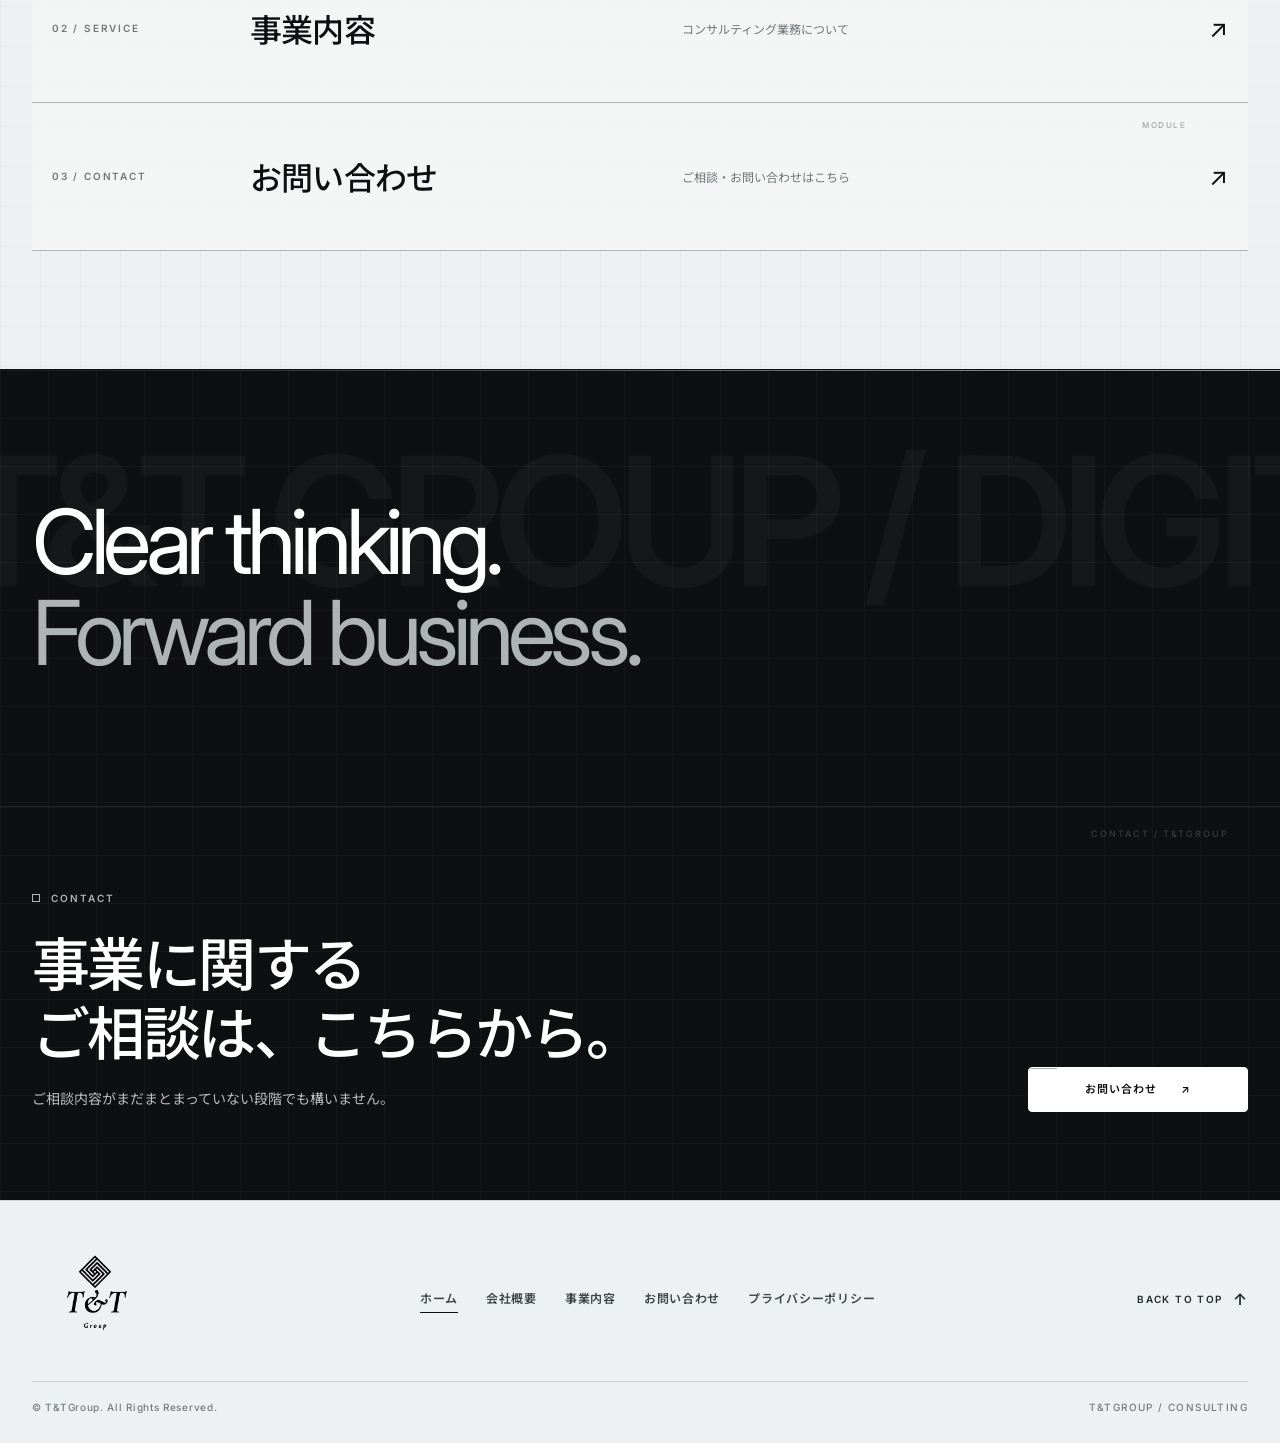
==== commit 1389752d: "フッターにプライバシーポリシー導線を追加" ====
--- a/index.html
+++ b/index.html
@@ -36,7 +36,7 @@
 <section class="statement"><div class="container"><p>Clear thinking.<br><em>Forward business.</em></p></div></section>
 <section class="common-cta"><div class="container common-cta-inner"><div><p class="section-index">CONTACT</p><h2 class="jp-flow"><span class="jp-phrase">事業に関するご相談は、</span><wbr><span class="jp-phrase">こちらから。</span></h2><p>ご相談内容がまだまとまっていない段階でも構いません。</p></div><a class="button" href="contact.html">お問い合わせ <span>↗</span></a></div></section>
 </main>
-<footer class="site-footer"><div class="container"><div class="footer-main"><a class="footer-logo" href="index.html"><img src="assets/logo.png" alt="T&TGroup"></a><nav class="footer-nav" aria-label="フッターナビ"><a href="index.html" aria-current="page">ホーム</a><a href="about.html">会社概要</a><a href="service.html">事業内容</a><a href="contact.html">お問い合わせ</a></nav><a class="back-to-top" href="#top">BACK TO TOP <span>↑</span></a></div><div class="footer-meta"><p>© T&amp;TGroup. All Rights Reserved.</p><p>T&amp;TGROUP / CONSULTING</p></div></div></footer>
+<footer class="site-footer"><div class="container"><div class="footer-main"><a class="footer-logo" href="index.html"><img src="assets/logo.png" alt="T&TGroup"></a><nav class="footer-nav" aria-label="フッターナビ"><a href="index.html" aria-current="page">ホーム</a><a href="about.html">会社概要</a><a href="service.html">事業内容</a><a href="contact.html">お問い合わせ</a><a href="privacy.html">プライバシーポリシー</a></nav><a class="back-to-top" href="#top">BACK TO TOP <span>↑</span></a></div><div class="footer-meta"><p>© T&amp;TGroup. All Rights Reserved.</p><p>T&amp;TGROUP / CONSULTING</p></div></div></footer>
 <script src="js/main.js"></script>
 </body>
 </html>
--- a/css/polish.css
+++ b/css/polish.css
@@ -1,4 +1,4 @@
-/* T&TGroup / final polish: shared CTA and footer */
+/* T&TGroup / final polish: shared CTA, footer and privacy */
 .common-cta{
   position:relative;
   overflow:hidden;
@@ -59,6 +59,73 @@
   background:transparent;
   color:#fff;
   border-color:#fff;
+}
+
+/* Privacy policy */
+.privacy-section{
+  padding:96px 0 132px;
+}
+.privacy-wrap{
+  width:min(100%,900px);
+}
+.privacy-lead{
+  margin:0 0 54px;
+  color:#555d60;
+  font-size:15px;
+  line-height:2.05;
+}
+.privacy-block{
+  padding:34px 0 36px;
+  border-top:1px solid #c8ced0;
+}
+.privacy-block:first-of-type{border-top:1px solid #111}
+.privacy-block h2{
+  margin:0 0 18px;
+  font-size:clamp(21px,2.4vw,29px);
+  line-height:1.45;
+  letter-spacing:-.025em;
+  font-weight:500;
+}
+.privacy-block p,
+.privacy-block li{
+  color:#565e61;
+  font-size:14px;
+  line-height:2;
+}
+.privacy-block p{margin:0}
+.privacy-block p+p{margin-top:12px}
+.privacy-block ul{
+  margin:12px 0 0;
+  padding-left:1.4em;
+}
+.privacy-block a,
+.privacy-consent a{
+  text-decoration:underline;
+  text-decoration-thickness:1px;
+  text-underline-offset:4px;
+}
+.privacy-meta{
+  margin-top:42px;
+  padding-top:22px;
+  border-top:1px solid #111;
+  color:#707779;
+  font-size:12px;
+  line-height:1.9;
+}
+.privacy-consent{
+  display:flex;
+  align-items:flex-start;
+  gap:10px;
+  color:#4d5558;
+  font-size:12px!important;
+  line-height:1.7;
+  letter-spacing:0!important;
+}
+.privacy-consent input{
+  width:16px!important;
+  height:16px;
+  margin:3px 0 0!important;
+  flex:0 0 auto;
 }
 
 .site-footer{
@@ -173,6 +240,10 @@
   .common-cta::after{right:16px;top:16px;font-size:8px}
   .common-cta h2{font-size:clamp(28px,8.2vw,40px)}
   .common-cta .button{width:100%}
+  .privacy-section{padding:72px 0 94px}
+  .privacy-lead{margin-bottom:38px;font-size:14px}
+  .privacy-block{padding:28px 0 30px}
+  .privacy-block p,.privacy-block li{font-size:13px}
   .footer-main{
     grid-template-columns:1fr;
     align-items:start;
